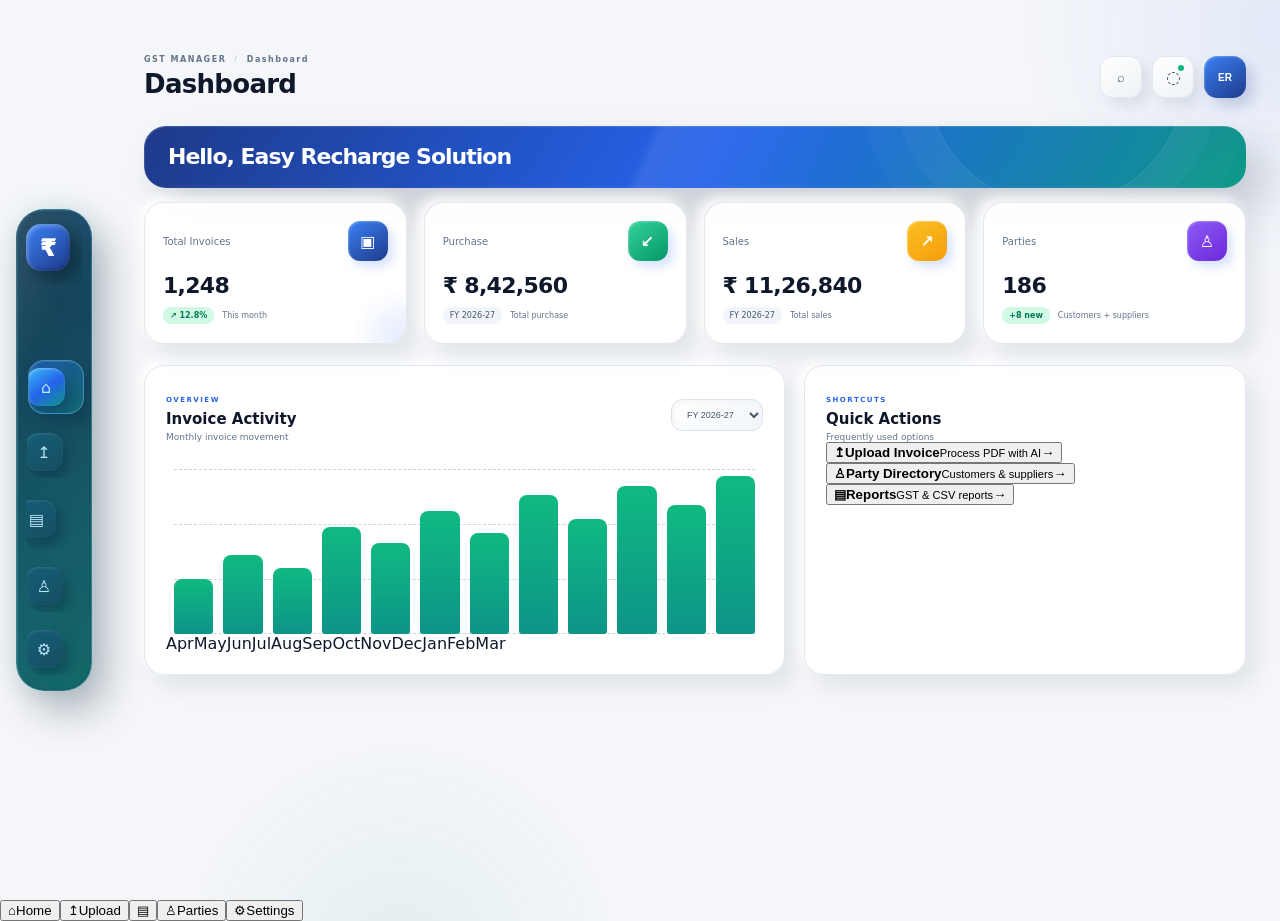
==== index.html @ 262eac49 "Fix settings hover button width for labels" ====
<!DOCTYPE html>
<html lang="en">
<head>
  <meta charset="UTF-8">
  <meta name="viewport" content="width=device-width, initial-scale=1.0">
  <meta name="theme-color" content="#1E293B">
  <title>GST Invoice Manager</title>
  <link rel="stylesheet" href="style.css">
  <style>
    .party-live-enhance{display:none}body.party-active .breadcrumb{display:none}body.party-active .heading-block{display:block}body.party-active .main{padding-top:0}.party-live-enhance + *{}#parties .party-page{padding-top:8px}#parties .party-toolbar{margin-bottom:16px}#parties .party-search-box{height:44px;width:360px;border:1px solid #BFE3F7;border-radius:13px;background:linear-gradient(135deg,#fff,#eef8ff);box-shadow:0 7px 18px rgba(14,165,233,.12);transition:.25s}#parties .party-search-box:focus-within{border-color:#22A7E8;box-shadow:0 0 0 4px rgba(34,167,232,.12),0 10px 22px rgba(14,165,233,.14);transform:translateY(-1px)}#parties .party-search-box input{font-size:13px;font-weight:600}#parties .party-table-card{border:1px solid #d7eaf5;border-radius:20px;background:linear-gradient(145deg,#fff,#f5fafe);box-shadow:0 16px 35px rgba(30,64,175,.1);position:relative;overflow:hidden}#parties .party-table-card:before{content:"";display:block;height:4px;background:linear-gradient(90deg,#00abe4,#2563eb,#7c3aed,#00abe4);background-size:220% 100%;animation:partyGradient 5s linear infinite}#parties .party-table th{padding:15px 16px;background:linear-gradient(180deg,#eff9ff,#e7f4fc);color:#176487;font-size:11px;border-bottom:1px solid #cfe5f1}#parties .party-table td{padding:17px 16px;font-size:14px;color:#334155;border-bottom:1px solid #e6eef4;transition:.2s}#parties .party-table td strong{font-size:14px}#parties .party-table tbody tr{animation:partyRowIn .4s ease both}#parties .party-table tbody tr:hover{background:linear-gradient(90deg,#f0faff,#f8fbff,#f5f3ff)}#parties .party-table tbody tr:hover td{transform:translateX(2px)}#parties .party-table td:nth-child(2){color:#2563eb;font-weight:700}#parties .party-table td:nth-child(4){color:#128c7e;font-weight:700}#parties .party-action{min-width:92px;height:38px;padding:0 15px;border:0;border-radius:11px;position:relative;overflow:hidden;display:inline-flex;align-items:center;justify-content:center;gap:7px;font-size:12px;font-weight:900;letter-spacing:.25px;cursor:pointer;transform:translateY(0);transition:transform .16s ease,box-shadow .16s ease,filter .16s ease;isolation:isolate;box-shadow:0 5px 0 #b8cbe0,0 9px 16px rgba(15,23,42,.14),inset 0 2px 1px rgba(255,255,255,.9),inset 0 -2px 3px rgba(15,23,42,.12)}#parties .party-action:before{width:23px;height:23px;border-radius:7px;display:grid;place-items:center;position:relative;z-index:2;font-size:13px;line-height:1;background:rgba(255,255,255,.32);box-shadow:inset 1px 1px 2px rgba(255,255,255,.8),inset -1px -1px 2px rgba(15,23,42,.12);transition:transform .2s ease,box-shadow .2s ease}#parties .party-action:after{content:"";position:absolute;z-index:1;top:-40%;left:-80%;width:55%;height:180%;transform:rotate(24deg);background:linear-gradient(90deg,transparent,rgba(255,255,255,.7),transparent);transition:left .55s ease;pointer-events:none}.party-action.edit{color:#fff;background:linear-gradient(180deg,#4facfe 0%,#2563eb 52%,#1d4ed8 100%);box-shadow:0 5px 0 #163b9a,0 10px 17px rgba(37,99,235,.28),inset 0 2px 1px rgba(255,255,255,.5),inset 0 -3px 4px rgba(20,52,130,.28)}#parties .party-action.edit:before{content:"✎"}.party-action.delete{color:#fff;background:linear-gradient(180deg,#fb7185 0%,#ef4444 52%,#dc2626 100%);box-shadow:0 5px 0 #991b1b,0 10px 17px rgba(220,38,38,.25),inset 0 2px 1px rgba(255,255,255,.5),inset 0 -3px 4px rgba(127,29,29,.28)}#parties .party-action.delete:before{content:"⌫"}#parties .party-action:hover{transform:translateY(-3px);filter:saturate(1.08);box-shadow:0 8px 0 #163b9a,0 15px 24px rgba(37,99,235,.3),inset 0 2px 1px rgba(255,255,255,.55),inset 0 -3px 4px rgba(20,52,130,.25)}#parties .party-action.delete:hover{box-shadow:0 8px 0 #991b1b,0 15px 24px rgba(220,38,38,.28),inset 0 2px 1px rgba(255,255,255,.55),inset 0 -3px 4px rgba(127,29,29,.25)}#parties .party-action:hover:after{left:125%}#parties .party-action:hover:before{transform:translateY(-1px) scale(1.08) rotate(-4deg);box-shadow:inset 1px 1px 2px rgba(255,255,255,.9),0 3px 7px rgba(15,23,42,.15)}#parties .party-action.delete:hover:before{transform:translateY(-1px) scale(1.08) rotate(7deg)}#parties .party-action:active{transform:translateY(3px);box-shadow:0 2px 0 #163b9a,0 5px 9px rgba(37,99,235,.2),inset 0 2px 4px rgba(15,23,42,.22)}#parties .party-action.delete:active{box-shadow:0 2px 0 #991b1b,0 5px 9px rgba(220,38,38,.18),inset 0 2px 4px rgba(15,23,42,.22)}@keyframes partyGradient{from{background-position:0 0}to{background-position:220% 0}}@keyframes partyRowIn{from{opacity:0;transform:translateY(6px)}to{opacity:1;transform:none}}
    #parties .party-table{table-layout:auto;width:100%}#parties .party-table th:nth-child(1),#parties .party-table td:nth-child(1){width:28%;min-width:190px}#parties .party-table th:nth-child(2),#parties .party-table td:nth-child(2){width:16%;white-space:nowrap}#parties .party-table th:nth-child(3),#parties .party-table td:nth-child(3){width:27%;min-width:200px}#parties .party-table th:nth-child(4),#parties .party-table td:nth-child(4){width:17%;white-space:nowrap}#parties .party-table th:nth-child(5),#parties .party-table td:nth-child(5),#parties .party-table th:nth-child(6),#parties .party-table td:nth-child(6){width:6%;white-space:nowrap;text-align:center}#parties .party-table td:nth-child(2),#parties .party-table td:nth-child(4){font-size:13px}#parties .party-table td:nth-child(3){white-space:nowrap;overflow:hidden;text-overflow:ellipsis}
    body.settings-active .breadcrumb{display:none}body.settings-active .heading-block{display:block}body.settings-active .main{padding-top:0}#settings .settings-page{padding-top:8px}#settings .settings-page>p,#settings .settings-page>.settings-intro,#settings .settings-page .settings-description{display:none!important}
    .profile-menu-wrap{position:relative}.profile-trigger{border:0;cursor:pointer}.profile-menu{position:absolute;right:0;top:52px;width:260px;padding:10px;background:#fff;border:1px solid #E2E8F0;border-radius:18px;box-shadow:12px 16px 30px rgba(15,23,42,.16),inset 1px 1px 2px rgba(255,255,255,.95);opacity:0;visibility:hidden;transform:translateY(-7px) scale(.98);transform-origin:top right;transition:.18s;z-index:200}.profile-menu-wrap.open .profile-menu{opacity:1;visibility:visible;transform:translateY(0) scale(1)}.profile-menu-head{display:flex;align-items:center;gap:10px;padding:8px 8px 11px}.profile-avatar-large{width:40px;height:40px;border-radius:12px;display:grid;place-items:center;background:linear-gradient(145deg,#3B82F6,#1E3A8A);color:#fff;font-size:10px;font-weight:900;box-shadow:5px 6px 11px rgba(37,99,235,.2),inset 1px 1px 2px rgba(255,255,255,.3)}.profile-menu-head strong,.profile-menu-head small{display:block}.profile-menu-head strong{font-size:10px;color:#0F172A}.profile-menu-head small{font-size:8px;color:#64748B;margin-top:3px}.profile-divider{height:1px;background:#E2E8F0;margin:2px 0 7px}.profile-menu>button{width:100%;border:0;background:transparent;color:#334155;border-radius:11px;padding:10px 9px;display:flex;align-items:center;gap:10px;text-align:left;font-size:10px;cursor:pointer}.profile-menu>button span{width:26px;height:26px;border-radius:8px;display:grid;place-items:center;background:#F1F5F9;color:#2563EB;font-size:12px}.profile-menu>button:hover{background:#EFF6FF;color:#1E3A8A}.profile-menu>button:last-child:hover{background:#FEF2F2;color:#EF4444}
    .nav-group{position:relative}.submenu{display:none;padding:4px 0 6px 44px}.submenu.open{display:block}.submenu a{display:flex;align-items:center;justify-content:space-between;gap:8px;text-decoration:none;color:#64748B;padding:8px 12px;border-radius:9px;font-size:10px}.submenu a:hover,.submenu a.active{background:#EFF6FF;color:#2563EB}.submenu a small{font-size:7px;opacity:.7}.nav-parent{width:100%;border:0;background:transparent;color:inherit;font:inherit;cursor:pointer;text-align:left;display:flex;align-items:center;gap:10px;padding:12px 14px;border-radius:12px}.nav-parent em{margin-left:auto;font-style:normal;font-size:8px;opacity:.55}.nav-parent b{font-size:11px;opacity:.6}
    .settings-shortcuts{display:grid;grid-template-columns:repeat(5,minmax(0,1fr));gap:12px;margin:4px 0 22px}.settings-shortcut{border:1px solid #E2E8F0;background:#fff;color:#0F172A;border-radius:16px;padding:16px 12px;cursor:pointer;text-align:center;font-weight:800;font-size:11px;box-shadow:5px 7px 16px rgba(15,23,42,.08),inset 1px 1px 2px rgba(255,255,255,.95);transition:.18s}.settings-shortcut:hover,.settings-shortcut.active{transform:translateY(-2px);border-color:#BFDBFE;background:#EFF6FF;color:#2563EB;box-shadow:7px 10px 20px rgba(37,99,235,.13),inset 1px 1px 2px rgba(255,255,255,.95)}.settings-shortcut span{display:block;font-size:20px;margin-bottom:7px}.settings-panel{display:none}.settings-panel.active{display:block}.settings-placeholder{padding:28px;border:1px dashed #CBD5E1;border-radius:16px;background:#F8FAFC;color:#64748B;text-align:center}.settings-placeholder strong{display:block;color:#0F172A;font-size:15px;margin-bottom:6px}.report-subpage{display:none}.report-subpage.active{display:block}.report-tabs{display:flex;gap:10px;margin:4px 0 22px}.report-tab{border:1px solid #E2E8F0;background:#fff;color:#475569;border-radius:12px;padding:10px 16px;cursor:pointer;font-size:10px;font-weight:800;box-shadow:3px 5px 12px rgba(15,23,42,.06)}.report-tab.active,.report-tab:hover{background:#EFF6FF;color:#2563EB;border-color:#BFDBFE}@media(max-width:760px){.profile-menu{right:-4px;top:50px;width:235px}.settings-shortcuts{grid-template-columns:repeat(2,minmax(0,1fr))}.settings-shortcut:last-child{grid-column:1/-1}.report-tabs{overflow-x:auto}}

    /* FINAL SETTINGS BUTTON OVERRIDE */
    #settings .settings-shortcuts{display:flex!important;align-items:center!important;gap:9px!important;flex-wrap:wrap!important;margin:0 0 22px!important;padding:0!important}
    #settings .settings-shortcut{position:relative!important;width:50px!important;height:50px!important;min-width:50px!important;max-width:50px!important;overflow:hidden!important;box-sizing:border-box!important;padding:0!important;border-radius:14px!important;display:grid!important;place-items:center!important;gap:0!important;white-space:normal!important;transform:none!important;transition:width .2s ease,height .18s ease,transform .18s ease,box-shadow .18s ease!important}
    #settings .settings-shortcut:hover{width:128px!important;min-width:128px!important;max-width:128px!important;height:50px!important;transform:translateY(-3px)!important;animation:none!important}
    #settings .settings-shortcut span{position:relative!important;z-index:2!important;display:grid!important;place-items:center!important;width:auto!important;height:auto!important;flex:initial!important;margin:0!important;background:none!important;box-shadow:none!important;transform:none!important;font-size:20px!important;opacity:1!important;transition:opacity .12s ease!important}
    #settings .settings-shortcut:hover span{opacity:0!important;transform:none!important}
    #settings .settings-shortcut .setting-label{position:absolute!important;inset:0!important;z-index:20!important;display:flex!important;align-items:center!important;justify-content:center!important;width:100%!important;height:100%!important;max-width:none!important;box-sizing:border-box!important;margin:0!important;padding:4px 7px!important;border-radius:13px!important;text-align:center!important;white-space:nowrap!important;overflow:hidden!important;background:#dff6ff!important;border:1px solid #7dd3fc!important;color:#0369a1!important;font-size:9px!important;font-weight:800!important;line-height:1.05!important;opacity:0!important;visibility:hidden!important;pointer-events:none!important;box-shadow:none!important;transition:opacity .12s ease,visibility .12s ease!important}
    #settings .settings-shortcut:hover .setting-label{display:flex!important;opacity:1!important;visibility:visible!important}
    #settings .settings-shortcut:nth-child(2) .setting-label{background:#e1f8ea!important;border-color:#86efac!important;color:#15803d!important}
    #settings .settings-shortcut:nth-child(3) .setting-label{background:#fff0df!important;border-color:#fdba74!important;color:#c2410c!important}
    #settings .settings-shortcut:nth-child(4) .setting-label{background:#eee9ff!important;border-color:#c4b5fd!important;color:#6d28d9!important}
    #settings .settings-shortcut:nth-child(5) .setting-label{background:#ffe8ec!important;border-color:#fda4af!important;color:#be123c!important}
    #settings .settings-shortcut:after{z-index:1!important;pointer-events:none!important}
    @media(max-width:700px){
      #settings .settings-shortcut{width:50px!important;min-width:50px!important;max-width:50px!important;height:50px!important}
      #settings .settings-shortcut:hover{width:128px!important;min-width:128px!important;max-width:128px!important;height:50px!important}
    }
  </style>
</head>
<body>
  <div class="ambient ambient-one"></div><div class="ambient ambient-two"></div>
  <div class="app-shell">
    <aside class="sidebar">
      <div class="sidebar-top"><div class="brand-3d"><div class="brand-logo">₹</div><div class="brand-copy"><strong>GST INVOICE</strong><span>MANAGER</span></div></div><div class="workspace-chip"><span class="live-dot"></span><span>Workspace Online</span><b>•••</b></div></div>
      <nav class="sidebar-nav">
        <div class="nav-label">MAIN MENU</div>
        <a class="active" href="#dashboard"><span class="nav-icon">⌂</span><span>Dashboard</span><em>01</em></a>
        <a href="#upload"><span class="nav-icon">↥</span><span>Upload Invoice</span><em>02</em></a>
        <div class="nav-group">
          <button class="nav-parent" type="button" onclick="toggleSubmenu('reportSubmenu')"><span class="nav-icon">▤</span><span>Report</span><em>03</em><b>⌄</b></button>
          <div id="reportSubmenu" class="submenu">
            <a href="#pending-invoice"><span>Pending Invoice</span></a>
            <a href="#upload-invoice-report"><span>Upload Invoice</span></a>
            <a href="#ai-report"><span>AI Report</span></a>
          </div>
        </div>
        <a href="#parties"><span class="nav-icon">♙</span><span>Party List</span><em>04</em></a>
        <a href="#settings"><span class="nav-icon">⚙</span><span>Settings</span><em>05</em></a>
      </nav>
    </aside>
    <main class="main">
      <header class="topbar"><div class="heading-block"><div class="breadcrumb"><span>GST MANAGER</span><b>/</b><span id="crumbTitle">Dashboard</span></div><h1 id="pageTitle">Dashboard</h1></div><div class="top-actions"><button class="icon-btn" aria-label="Search">⌕</button><button class="notify-btn" aria-label="Notifications">◌<i></i></button><div class="profile-menu-wrap"><button class="avatar profile-trigger" type="button" aria-label="Profile menu">ER</button><div class="profile-menu"><div class="profile-menu-head"><div class="profile-avatar-large">ER</div><div><strong>Easy Recharge Solution</strong><small>GST Workspace</small></div></div><div class="profile-divider"></div><button type="button" onclick="showSection('settings'); closeProfileMenu()"><span>👤</span> Profile</button><button type="button" onclick="logout()"><span>↪</span> Logout</button></div></div></div></header>

      <!-- GSTUI page module: dashboard; loaded by pages/module-loader.js -->
<div id="dashboard" class="page-section page-module-host" data-page-module="dashboard"></div>

      <!-- GSTUI page module: upload; loaded by pages/module-loader.js -->
<div id="upload" class="page-section page-module-host" data-page-module="upload"></div>

      <!-- GSTUI page module: parties; loaded by pages/module-loader.js -->
<div id="parties" class="page-section page-module-host" data-page-module="parties"></div>

      <!-- GSTUI page module: reports; loaded by pages/module-loader.js -->
<div id="reports" class="page-section page-module-host" data-page-module="reports"></div>

      <!-- GSTUI page module: settings; loaded by pages/module-loader.js -->
<div id="settings" class="page-section page-module-host" data-page-module="settings"></div>

    </main>
  </div>
  <nav class="mobile-nav"><button onclick="showSection('dashboard')">⌂<span>Home</span></button><button onclick="showSection('upload')">↥<span>Upload</span></button><button onclick="showSection('reports')" class="mobile-add">▤</button><button onclick="showSection('parties')">♙<span>Parties</span></button><button onclick="showSection('settings')">⚙<span>Settings</span></button></nav>
  <div id="reportDeleteModal" aria-hidden="true"><div class="delete-dialog"><div class="delete-icon">⌫</div><h3>Delete Invoice?</h3><p id="deleteInvoiceText">इस invoice को delete करने के लिए Security PIN enter करें।</p><label for="deleteInvoicePin">Security PIN</label><input id="deleteInvoicePin" type="password" inputmode="numeric" maxlength="8" placeholder="Enter PIN"><div id="deletePinError" class="delete-error"></div><div class="delete-actions"><button id="deleteCancelBtn" class="delete-cancel" type="button">Cancel</button><button id="deleteConfirmBtn" class="delete-confirm" type="button">Delete Invoice</button></div></div></div>
  <script src="app.js"></script>
  <script>
    function closeProfileMenu(){document.querySelector('.profile-menu-wrap')?.classList.remove('open')}
    function showReportSubpage(id,button){document.querySelectorAll('.report-subpage').forEach(x=>x.classList.remove('active'));const target=document.getElementById(id);if(target)target.classList.add('active');document.querySelectorAll('.report-tab').forEach(x=>x.classList.remove('active'));if(button)button.classList.add('active');}
    function showSettingsPanel(id,button){document.querySelectorAll('.settings-panel').forEach(x=>x.classList.remove('active'));const target=document.getElementById(id+'-panel');if(target)target.classList.add('active');document.querySelectorAll('.settings-shortcut').forEach(x=>x.classList.remove('active'));if(button)button.classList.add('active');}
    document.addEventListener('gstui:modules-ready',()=>{const wrap=document.querySelector('.profile-menu-wrap');const trigger=document.querySelector('.profile-trigger');if(trigger&&wrap){trigger.addEventListener('click',e=>{e.stopPropagation();wrap.classList.toggle('open')});document.addEventListener('click',()=>wrap.classList.remove('open'));wrap.querySelector('.profile-menu')?.addEventListener('click',e=>e.stopPropagation())}});
  </script>
  <script src="pages/module-loader.js?v=20260918-13"></script>
</body>
</html>
---- style.css ----
*{box-sizing:border-box}html{scroll-behavior:smooth}body{margin:0;font-family:Inter,ui-sans-serif,system-ui,-apple-system,"Segoe UI",Arial,sans-serif;background:#F4F6F9;color:#0F172A;overflow-x:hidden}.ambient{position:fixed;border-radius:50%;filter:blur(2px);pointer-events:none;z-index:-1}.ambient-one{width:520px;height:520px;right:-260px;top:-230px;background:radial-gradient(circle,rgba(37,99,235,.08),transparent 70%)}.ambient-two{width:440px;height:440px;left:180px;bottom:-280px;background:radial-gradient(circle,rgba(13,148,136,.07),transparent 70%)}.app-shell{min-height:100vh}.sidebar{position:fixed;inset:18px auto 18px 18px;width:250px;padding:22px 14px 14px;background:linear-gradient(145deg,#1E293B,#172033);color:#fff;border:1px solid #1E293B;border-radius:28px;display:flex;flex-direction:column;z-index:50;box-shadow:20px 25px 45px rgba(15,23,42,.22),inset 1px 1px 1px rgba(255,255,255,.08);overflow:hidden}.sidebar:before{content:"";position:absolute;width:230px;height:230px;right:-150px;top:-120px;border-radius:50%;background:radial-gradient(circle,rgba(59,130,246,.18),transparent 70%)}.sidebar-top{position:relative;z-index:1}.brand-3d{display:flex;align-items:center;gap:12px;padding:2px 9px 19px}.brand-logo{width:47px;height:47px;border-radius:15px;background:linear-gradient(145deg,#3B82F6,#1E3A8A);color:#fff;display:grid;place-items:center;font-size:23px;font-weight:950;box-shadow:7px 8px 15px rgba(0,0,0,.32),inset 2px 2px 4px rgba(255,255,255,.3),inset -2px -2px 4px rgba(0,0,0,.2)}.brand-copy strong,.brand-copy span{display:block}.brand-copy strong{font-size:14px;letter-spacing:1.5px}.brand-copy span{font-size:9px;color:#CBD5E1;letter-spacing:2px;margin-top:4px}.workspace-chip{height:32px;margin:0 3px 18px;padding:0 10px;border-radius:11px;background:linear-gradient(145deg,rgba(255,255,255,.1),rgba(255,255,255,.025));border:1px solid rgba(255,255,255,.1);display:flex;align-items:center;gap:7px;color:#CBD5E1;font-size:9px;box-shadow:inset 1px 1px 2px rgba(255,255,255,.06),4px 5px 12px rgba(0,0,0,.18)}.workspace-chip b{margin-left:auto;color:#94A3B8;letter-spacing:2px}.live-dot{width:7px;height:7px;border-radius:50%;background:#34D399;box-shadow:0 0 0 4px rgba(52,211,153,.09),0 0 9px rgba(52,211,153,.45);display:inline-block}.sidebar-nav{display:flex;flex-direction:column;gap:4px;position:relative;z-index:2}.nav-label{font-size:8px;letter-spacing:1.7px;color:#94A3B8;padding:0 13px 7px;margin-top:1px}.settings-label{margin-top:15px}.sidebar-nav>a,.nav-parent{position:relative;display:flex;align-items:center;gap:11px;color:#CBD5E1;text-decoration:none;padding:11px;border-radius:14px;margin:1px 0;font-size:11px;border:1px solid transparent;background:transparent;transition:.22s}.sidebar-nav>a em,.nav-parent em{margin-left:auto;font-size:8px;color:#64748B;font-style:normal}.nav-icon{width:31px;height:31px;border-radius:10px;display:grid;place-items:center;font-size:14px;background:linear-gradient(145deg,#334155,#1E293B);color:#BFDBFE;box-shadow:4px 5px 9px rgba(0,0,0,.28),inset 1px 1px 2px rgba(255,255,255,.08)}.sidebar-nav>a:hover,.sidebar-nav>a.active,.nav-parent:hover,.nav-parent.active{color:#fff;background:linear-gradient(145deg,#334155,#1E293B);border-color:rgba(59,130,246,.35);transform:translate3d(4px,-2px,0);box-shadow:8px 10px 18px rgba(0,0,0,.28),inset 1px 1px 2px rgba(255,255,255,.08)}.sidebar-nav>a.active .nav-icon,.nav-parent.active .nav-icon{background:linear-gradient(145deg,#3B82F6,#1E3A8A);color:#fff;box-shadow:5px 6px 12px rgba(0,0,0,.3),inset 1px 1px 3px rgba(255,255,255,.3)}.nav-parent{width:100%;text-align:left;cursor:pointer}.nav-parent b{margin-left:5px;color:#94A3B8;transition:.2s}.nav-group:has(.submenu.open) .nav-parent b{transform:rotate(180deg)}.submenu{display:none;margin:2px 6px 7px 18px;padding:6px 6px 6px 13px;border-left:2px solid rgba(59,130,246,.45);border-radius:0 12px 12px 0;background:linear-gradient(90deg,rgba(15,23,42,.32),rgba(30,41,59,.12));box-shadow:inset 1px 0 0 rgba(255,255,255,.04)}.submenu.open{display:block}.submenu a{display:flex;justify-content:space-between;align-items:center;color:#CBD5E1;text-decoration:none;font-size:11px;font-weight:600;padding:9px 10px;border-radius:10px;margin:2px 0;transition:.18s}.submenu a:before{content:"";width:5px;height:5px;border-radius:50%;background:#64748B;margin-right:8px;flex:0 0 5px;box-shadow:0 0 0 3px rgba(100,116,139,.1)}.submenu a span{flex:1}.submenu a small{font-size:8px;color:#64748B}.submenu a:hover,.submenu a.active{color:#fff;background:linear-gradient(90deg,rgba(37,99,235,.24),rgba(13,148,136,.12));box-shadow:inset 2px 0 0 #3B82F6,4px 5px 12px rgba(0,0,0,.16);transform:translateX(2px)}.submenu a:hover:before,.submenu a.active:before{background:#60A5FA;box-shadow:0 0 0 3px rgba(96,165,250,.13),0 0 8px rgba(96,165,250,.4)}.sidebar-bottom{margin-top:auto;position:relative;z-index:2}.mini-company{display:flex;align-items:center;gap:9px;padding:10px;border-radius:15px;background:linear-gradient(145deg,rgba(255,255,255,.08),rgba(255,255,255,.02));border:1px solid rgba(255,255,255,.08);box-shadow:5px 7px 15px rgba(0,0,0,.2),inset 1px 1px 2px rgba(255,255,255,.06)}.company-orb{width:32px;height:32px;border-radius:10px;display:grid;place-items:center;background:linear-gradient(145deg,#3B82F6,#1E3A8A);color:#fff;font-size:9px;font-weight:900;box-shadow:4px 5px 8px rgba(0,0,0,.25),inset 1px 1px 2px rgba(255,255,255,.25)}.mini-company strong,.mini-company small{display:block}.mini-company strong{font-size:9px}.mini-company small{font-size:7px;color:#94A3B8;margin-top:2px}.mini-company>span{margin-left:auto;color:#64748B;letter-spacing:1px}.logout-btn{width:100%;margin-top:9px;border:0;background:transparent;color:#94A3B8;border-radius:12px;padding:8px 9px;display:flex;align-items:center;gap:8px;cursor:pointer;font-size:10px;text-align:left}.logout-btn span{font-size:15px}.logout-btn b{font-size:9px;color:#CBD5E1}.logout-btn small{margin-left:auto;font-size:7px;color:#64748B}.logout-btn:hover{background:rgba(59,130,246,.1);color:#fff}.main{margin-left:286px;padding:0 34px 50px;position:relative}.topbar{height:98px;display:flex;align-items:center;justify-content:space-between}.breadcrumb{font-size:8px;letter-spacing:1.5px;font-weight:900;color:#64748B;display:flex;gap:8px;align-items:center}.breadcrumb b{color:#CBD5E1}.heading-block h1{font-size:26px;margin:5px 0 0;letter-spacing:-.7px;color:#0F172A}.top-actions{display:flex;align-items:center;gap:10px}.icon-btn,.notify-btn{width:42px;height:42px;border:1px solid #E2E8F0;border-radius:13px;background:linear-gradient(145deg,#fff,#EEF2F6);color:#475569;box-shadow:7px 8px 14px rgba(15,23,42,.08),inset 1px 1px 2px #fff;cursor:pointer;position:relative}.notify-btn{font-size:17px}.notify-btn i{position:absolute;width:6px;height:6px;border-radius:50%;right:9px;top:8px;background:#10B981}.avatar{width:42px;height:42px;border-radius:13px;display:grid;place-items:center;background:linear-gradient(145deg,#3B82F6,#1E3A8A);color:#fff;font-size:10px;font-weight:900;box-shadow:7px 8px 14px rgba(30,58,138,.2),inset 1px 1px 2px rgba(255,255,255,.25)}.hero-3d{min-height:245px;position:relative;overflow:hidden;border-radius:30px;padding:32px 34px;display:flex;align-items:center;justify-content:space-between;color:#fff;background:linear-gradient(120deg,#1E3A8A,#2563EB 52%,#0D9488);box-shadow:18px 22px 38px rgba(30,41,59,.2),inset 1px 1px 1px rgba(255,255,255,.16)}.hero-3d:before{content:"";position:absolute;inset:0;background:linear-gradient(115deg,transparent 0 45%,rgba(255,255,255,.08) 46%,transparent 63%);pointer-events:none}.hero-content{position:relative;z-index:3}.hero-kicker{font-size:8px;font-weight:900;letter-spacing:1.6px;color:#BFDBFE;display:flex;align-items:center;gap:8px}.hero-content h2{font-size:29px;letter-spacing:-1px;margin:14px 0 7px}.hero-content p{font-size:12px;color:#DBEAFE;max-width:500px;margin:0;line-height:1.7}.hero-meta{display:flex;gap:18px;margin-top:19px;font-size:8px;color:#D1FAE5}.hero-meta span:first-child{color:#6EE7B7}.hero-action{position:relative;z-index:3;display:flex;flex-direction:column;align-items:center;gap:12px;margin-right:28px}.hero-orb{width:100px;height:100px;border-radius:31px;display:grid;place-items:center;font-size:43px;font-weight:900;color:#fff;background:linear-gradient(145deg,#60A5FA,#1E3A8A);box-shadow:14px 17px 28px rgba(0,0,0,.3),inset 2px 2px 4px rgba(255,255,255,.35),inset -4px -4px 8px rgba(15,23,42,.22);transform:rotate(-8deg)}.hero-shape{position:absolute;border-radius:50%;pointer-events:none}.shape-a{width:330px;height:330px;right:100px;top:-220px;border:1px solid rgba(255,255,255,.14);box-shadow:0 0 0 34px rgba(255,255,255,.03),0 0 0 68px rgba(255,255,255,.02)}.shape-b{width:230px;height:230px;right:-95px;bottom:-135px;background:radial-gradient(circle,rgba(16,185,129,.22),transparent 68%)}.primary{border:1px solid rgba(37,99,235,.25);background:linear-gradient(145deg,#3B82F6,#1E3A8A);color:#fff;padding:11px 17px;border-radius:12px;font-size:10px;font-weight:850;cursor:pointer;transition:.2s;box-shadow:7px 8px 15px rgba(30,58,138,.22),inset 1px 1px 2px rgba(255,255,255,.25)}.primary:hover{transform:translateY(-3px);box-shadow:10px 13px 21px rgba(30,58,138,.25)}.primary.light{background:linear-gradient(145deg,#fff,#DBEAFE);color:#1E3A8A;box-shadow:8px 9px 16px rgba(15,23,42,.18),inset 1px 1px 2px #fff}.stats{display:grid;grid-template-columns:repeat(4,1fr);gap:17px;margin:21px 0}.stat-card,.panel,.upload-card,.party-card,.settings-grid>div,.report-cards>div{background:rgba(255,255,255,.96);border:1px solid #E2E8F0;border-radius:20px;box-shadow:10px 12px 22px rgba(15,23,42,.08),-5px -5px 12px rgba(255,255,255,.9),inset 1px 1px 2px rgba(255,255,255,.95)}.stat-card{padding:18px;min-height:142px;position:relative;overflow:hidden;transition:.24s}.stat-card:hover{transform:translateY(-5px);box-shadow:13px 17px 28px rgba(15,23,42,.12),-5px -5px 12px rgba(255,255,255,.95)}.stat-top{display:flex;justify-content:space-between;align-items:center}.stat-top>span{font-size:10px;color:#64748B}.stat-icon{width:40px;height:40px;border-radius:12px;display:grid;place-items:center;background:linear-gradient(145deg,#3B82F6,#1E3A8A);color:#fff;box-shadow:5px 6px 10px rgba(37,99,235,.18),inset 1px 1px 2px rgba(255,255,255,.3);font-weight:900}.stat-icon.green{background:linear-gradient(145deg,#34D399,#059669);color:#fff}.stat-icon.orange{background:linear-gradient(145deg,#FBBF24,#F59E0B);color:#fff}.stat-icon.purple{background:linear-gradient(145deg,#8B5CF6,#6D28D9);color:#fff}.stat-card strong{display:block;font-size:22px;letter-spacing:-.7px;color:#0F172A;margin-top:12px}.stat-bottom{display:flex;align-items:center;gap:8px;margin-top:9px}.stat-bottom small{font-size:8px;color:#64748B}.trend{font-size:8px;font-weight:900;color:#047857;background:#D1FAE5;padding:4px 7px;border-radius:8px}.neutral{font-size:8px;color:#475569;background:#F1F5F9;padding:4px 7px;border-radius:8px}.card-glow{position:absolute;width:100px;height:100px;border-radius:50%;right:-45px;bottom:-45px;background:radial-gradient(circle,rgba(37,99,235,.12),transparent 70%)}.grid-2{display:grid;grid-template-columns:1.45fr 1fr;gap:19px}.panel{padding:21px}.panel-head{display:flex;align-items:center;justify-content:space-between}.panel-kicker{font-size:7px;font-weight:900;letter-spacing:1.5px;color:#2563EB}.panel h3{margin:4px 0 0;font-size:15px;color:#0F172A}.panel p{margin:4px 0 0;color:#64748B;font-size:9px}.panel select,.filters select,.filter-field{border:1px solid #DCE3EC;border-radius:11px;padding:9px 11px;background:linear-gradient(145deg,#fff,#F1F5F9);color:#475569;box-shadow:inset 2px 2px 4px rgba(15,23,42,.04),3px 3px 6px rgba(255,255,255,.9);outline:none;font-size:9px}.chart-area{height:185px;position:relative;margin-top:7px}.chart-grid{position:absolute;inset:20px 8px 0;display:flex;flex-direction:column;justify-content:space-between}.chart-grid span{border-top:1px dashed #CBD5E1}.chart{height:100%;display:flex;align-items:end;gap:10px;padding:27px 8px 0;position:relative}.chart i{display:block;flex:1;border-radius:8px 8px 3px 3px;background:linear-gradient(180deg,#10B981,#0D9488);min-height:15px}.chart-labels{display:flex;justify-content:space-between;padding:6px 8px 0;color:#94A3B8;font-size:7px}.donut-wrap{display:grid;grid-template-columns:170px 1fr;align-items:center;gap:18px;min-height:230px}.donut{width:165px;height:165px;border-radius:50%;background:conic-gradient(#1E3A8A 0 34%,#3B82F6 34% 59%,#F59E0B 59% 76%,#10B981 76% 90%,#6D28D9 90% 100%);display:grid;place-items:center;box-shadow:10px 12px 20px rgba(15,23,42,.12),inset 3px 3px 8px rgba(255,255,255,.18)}.donut:after{content:"";width:92px;height:92px;border-radius:50%;background:#fff;box-shadow:inset 3px 3px 8px rgba(15,23,42,.06)}.legend{display:flex;flex-direction:column;gap:11px}.legend-item{display:flex;align-items:center;gap:8px;font-size:9px;color:#475569}.legend-dot{width:8px;height:8px;border-radius:3px}.legend-item b{margin-left:auto;color:#0F172A}.page-section.hidden{display:none}.report-subpage{display:none}.report-subpage.active{display:block}.settings-shortcuts{display:flex;gap:10px;flex-wrap:wrap;margin-bottom:18px}.settings-shortcut{border:1px solid #E2E8F0;background:linear-gradient(145deg,#fff,#EEF2F6);color:#475569;border-radius:12px;padding:10px 14px;font-size:9px;font-weight:800;cursor:pointer;box-shadow:5px 6px 12px rgba(15,23,42,.07),inset 1px 1px 2px #fff;transition:.2s}.settings-shortcut:hover,.settings-shortcut.active{background:linear-gradient(145deg,#3B82F6,#1E3A8A);color:#fff;border-color:#2563EB;transform:translateY(-2px);box-shadow:7px 9px 15px rgba(37,99,235,.18)}.settings-panel{display:none}.settings-panel.active{display:block}@media(max-width:1050px){.sidebar{width:220px}.main{margin-left:250px;padding-left:24px;padding-right:24px}.stats{grid-template-columns:repeat(2,1fr)}.grid-2{grid-template-columns:1fr}}@media(max-width:760px){.sidebar{position:relative;inset:auto;width:auto;margin:12px;border-radius:22px}.main{margin-left:0;padding:0 14px 30px}.topbar{height:82px}.hero-3d{min-height:190px;padding:24px}.hero-action{display:none}.stats{grid-template-columns:1fr}.donut-wrap{grid-template-columns:1fr}.donut{margin:auto}.submenu{margin-left:18px}.submenu a{font-size:11px}}.hero-3d{min-height:0;height:auto;padding:18px 24px;border-radius:22px;align-items:center}.hero-kicker,.hero-content p,.hero-meta,.hero-action{display:none}.hero-content h2{font-size:22px;line-height:1.2;margin:0}.hero-3d .shape-a{width:260px;height:260px;right:60px;top:-180px}.hero-3d .shape-b{width:180px;height:180px;right:-70px;bottom:-110px}.stats{margin-top:14px}.sidebar{background:linear-gradient(145deg,#102A43 0%,#123B5D 46%,#0F766E 100%) !important;border-color:rgba(96,165,250,.34) !important;box-shadow:20px 25px 45px rgba(15,23,42,.28),inset 1px 1px 1px rgba(255,255,255,.12),0 0 30px rgba(13,148,136,.08) !important}.sidebar:before{background:radial-gradient(circle,rgba(96,165,250,.24),rgba(13,148,136,.08) 42%,transparent 72%) !important}.workspace-chip{background:linear-gradient(135deg,rgba(37,99,235,.28),rgba(13,148,136,.2)) !important;border-color:rgba(125,211,252,.22) !important;color:#E0F2FE !important}.nav-label{color:#A5D8EA !important}.sidebar-nav>a,.nav-parent{color:#D8F3F8 !important}.sidebar-nav>a:hover,.sidebar-nav>a.active,.nav-parent:hover,.nav-parent.active{background:linear-gradient(135deg,rgba(37,99,235,.52),rgba(13,148,136,.38)) !important;border-color:rgba(125,211,252,.4) !important;box-shadow:8px 10px 18px rgba(2,25,42,.28),inset 1px 1px 2px rgba(255,255,255,.14),0 0 18px rgba(37,99,235,.1) !important}.nav-icon{background:linear-gradient(145deg,#155E75,#164E63) !important;color:#BAE6FD !important;box-shadow:4px 5px 9px rgba(2,25,42,.3),inset 1px 1px 2px rgba(255,255,255,.12) !important}.sidebar-nav>a.active .nav-icon,.nav-parent.active .nav-icon{background:linear-gradient(145deg,#38BDF8,#2563EB 52%,#0D9488) !important;box-shadow:5px 6px 12px rgba(2,25,42,.34),inset 1px 1px 3px rgba(255,255,255,.34),0 0 14px rgba(56,189,248,.16) !important}.submenu{display:none !important;margin:5px 3px 9px 9px !important;padding:8px !important;border:1px solid rgba(96,165,250,.3) !important;border-left:3px solid #38BDF8 !important;border-radius:15px !important;background:linear-gradient(145deg,rgba(248,252,255,.98),rgba(225,245,250,.96)) !important;box-shadow:8px 10px 20px rgba(2,25,42,.2),inset 1px 1px 2px rgba(255,255,255,.95),0 0 18px rgba(56,189,248,.08) !important;position:relative !important;overflow:hidden !important}.submenu:before{content:"";position:absolute;width:90px;height:90px;right:-42px;top:-45px;border-radius:50%;background:radial-gradient(circle,rgba(37,99,235,.16),transparent 70%);pointer-events:none}.submenu.open{display:block !important;animation:submenuReveal .28s ease both}.submenu a{position:relative !important;z-index:1 !important;color:#164E63 !important;font-size:11px !important;font-weight:800 !important;padding:10px 11px !important;min-height:36px !important;border-radius:11px !important;margin:3px 0 !important;background:rgba(255,255,255,.55) !important;border:1px solid rgba(148,163,184,.12) !important;box-shadow:3px 4px 8px rgba(15,23,42,.06),inset 1px 1px 2px rgba(255,255,255,.95) !important;transition:.2s ease !important}.submenu a:before{content:"" !important;width:7px !important;height:7px !important;border-radius:50% !important;background:linear-gradient(145deg,#38BDF8,#0D9488) !important;margin-right:9px !important;flex:0 0 7px !important;box-shadow:0 0 0 3px rgba(56,189,248,.1),0 0 8px rgba(13,148,136,.2) !important}.submenu a span{font-size:11px !important;font-weight:800 !important}.submenu a:hover,.submenu a.active{color:#0F3A56 !important;background:linear-gradient(100deg,#DBEAFE,#CCFBF1,#FEF3C7) !important;border-color:rgba(56,189,248,.36) !important;box-shadow:5px 7px 13px rgba(37,99,235,.12),inset 3px 0 0 #2563EB,0 0 12px rgba(13,148,136,.08) !important;transform:translateX(3px) !important}.submenu a:hover:before,.submenu a.active:before{background:linear-gradient(145deg,#2563EB,#0D9488) !important;box-shadow:0 0 0 4px rgba(37,99,235,.12),0 0 10px rgba(13,148,136,.35) !important}.nav-parent b{color:#BAE6FD !important}@keyframes submenuReveal{from{opacity:0;transform:translateY(-6px) scale(.98)}to{opacity:1;transform:translateY(0) scale(1)}}

/* FLOATING DOCK / LIQUID CURVED DOCK — navigation style only */
.sidebar{width:76px!important;inset:50% auto auto 16px!important;transform:translateY(-50%)!important;height:auto!important;max-height:calc(100vh - 34px)!important;padding:12px 9px!important;border-radius:28px!important;background:linear-gradient(180deg,rgba(15,54,83,.97),rgba(10,91,94,.97))!important;border:1px solid rgba(125,211,252,.32)!important;box-shadow:14px 20px 38px rgba(2,25,42,.28),inset 1px 1px 1px rgba(255,255,255,.16),0 0 28px rgba(13,148,136,.13)!important;backdrop-filter:blur(18px)!important;-webkit-backdrop-filter:blur(18px)!important;transition:width .34s cubic-bezier(.2,.8,.2,1),border-radius .34s ease,box-shadow .34s ease!important}.sidebar:hover{width:250px!important;border-radius:30px!important;box-shadow:18px 24px 44px rgba(2,25,42,.34),inset 1px 1px 1px rgba(255,255,255,.18),0 0 34px rgba(37,99,235,.16)!important}.sidebar:after{content:"";position:absolute;inset:1px;border-radius:inherit;pointer-events:none;background:linear-gradient(115deg,rgba(255,255,255,.1),transparent 28%,rgba(56,189,248,.06) 72%,rgba(52,211,153,.08));z-index:0}.sidebar-top,.sidebar-nav,.sidebar-bottom{position:relative;z-index:2}.brand-3d{justify-content:center;gap:12px;padding:2px 0 14px;min-height:49px;overflow:hidden;white-space:nowrap}.brand-copy,.workspace-chip,.nav-label,.sidebar-bottom{opacity:0;visibility:hidden;max-width:0;overflow:hidden;transition:opacity .18s ease,visibility .18s ease,max-width .3s ease}.sidebar:hover .brand-3d{justify-content:flex-start;padding-left:3px}.sidebar:hover .brand-copy,.sidebar:hover .workspace-chip,.sidebar:hover .nav-label,.sidebar:hover .sidebar-bottom{opacity:1;visibility:visible;max-width:220px}.workspace-chip{margin:0 0 12px}.sidebar-nav{gap:5px}.sidebar-nav>a,.nav-parent{justify-content:center;gap:10px;padding:7px;border-radius:16px;margin:2px 0;min-height:48px;white-space:nowrap;overflow:hidden}.sidebar:hover .sidebar-nav>a,.sidebar:hover .nav-parent{justify-content:flex-start;padding:8px 10px}.nav-icon{width:38px;height:38px;min-width:38px;border-radius:13px;font-size:16px;box-shadow:5px 7px 12px rgba(2,25,42,.3),inset 1px 1px 3px rgba(255,255,255,.12)!important}.sidebar-nav>a em,.nav-parent em,.nav-parent b{opacity:0;visibility:hidden;width:0;overflow:hidden}.sidebar:hover .sidebar-nav>a em,.sidebar:hover .nav-parent em,.sidebar:hover .nav-parent b{opacity:1;visibility:visible;width:auto}.sidebar-nav>a span:not(.nav-icon),.nav-parent span:not(.nav-icon){opacity:0;visibility:hidden;width:0;max-width:0;overflow:hidden;transition:opacity .18s ease,max-width .3s ease}.sidebar:hover .sidebar-nav>a span:not(.nav-icon),.sidebar:hover .nav-parent span:not(.nav-icon){opacity:1;visibility:visible;width:auto;max-width:170px}.submenu{margin:4px 0 8px 8px!important;max-height:0;overflow:hidden;opacity:0;transition:max-height .3s ease,opacity .2s ease}.sidebar:hover .submenu.open{max-height:190px;opacity:1}.submenu a{padding:9px 10px!important;min-height:35px!important}.submenu a span{opacity:1!important;visibility:visible!important;width:auto!important;max-width:none!important}.sidebar:hover .nav-group:has(.submenu.open) .nav-parent{background:linear-gradient(135deg,rgba(37,99,235,.46),rgba(13,148,136,.34))!important}.sidebar:hover .nav-group:has(.submenu.open) .nav-parent .nav-icon{box-shadow:0 0 18px rgba(56,189,248,.22),5px 7px 12px rgba(2,25,42,.3)!important}.sidebar:hover .brand-logo{box-shadow:0 0 18px rgba(56,189,248,.22),7px 8px 15px rgba(0,0,0,.28),inset 2px 2px 4px rgba(255,255,255,.3)!important}.sidebar-nav>a:hover,.sidebar-nav>a.active,.nav-parent:hover,.nav-parent.active{transform:translate3d(2px,-2px,0)!important}.sidebar:hover .sidebar-nav>a:hover,.sidebar:hover .sidebar-nav>a.active,.sidebar:hover .nav-parent:hover,.sidebar:hover .nav-parent.active{transform:translate3d(4px,-2px,0)!important}.live-dot{flex:0 0 7px}.sidebar .logout-btn{min-width:0}.sidebar .mini-company{white-space:nowrap}.sidebar .logout-btn{white-space:nowrap}.sidebar:hover .sidebar-bottom{max-width:220px}.sidebar:hover:before{animation:dockGlow 3s ease-in-out infinite alternate}@keyframes dockGlow{from{transform:translate(0,0) scale(1);opacity:.75}to{transform:translate(-12px,10px) scale(1.08);opacity:1}}@media(max-width:760px){.sidebar{position:fixed!important;inset:auto 12px 12px 12px!important;width:calc(100% - 24px)!important;max-height:none!important;height:70px!important;transform:none!important;flex-direction:row!important;padding:8px!important;border-radius:22px!important;overflow:hidden!important}.sidebar:hover{width:calc(100% - 24px)!important;height:70px!important}.sidebar-top{display:flex;align-items:center}.brand-3d{padding:0!important;min-height:0}.brand-copy,.workspace-chip,.nav-label,.sidebar-bottom{display:none!important}.sidebar-nav{display:flex;flex-direction:row;align-items:center;gap:4px;overflow-x:auto;width:100%}.sidebar-nav>a,.nav-parent{min-height:52px!important;padding:5px!important;justify-content:center!important}.sidebar-nav>a span:not(.nav-icon),.nav-parent span:not(.nav-icon),.sidebar-nav>a em,.nav-parent em,.nav-parent b{display:none!important}.submenu{display:none!important}.main{margin-left:0!important;padding-bottom:100px!important}}

/* GSTUI layout restore: keep the content area responsive to the floating sidebar. */
.main{margin-left:110px!important;transition:margin-left .34s cubic-bezier(.2,.8,.2,1),padding .25s ease!important}
.sidebar:hover~.main{margin-left:286px!important}
@media(max-width:760px){.main{margin-left:0!important}}
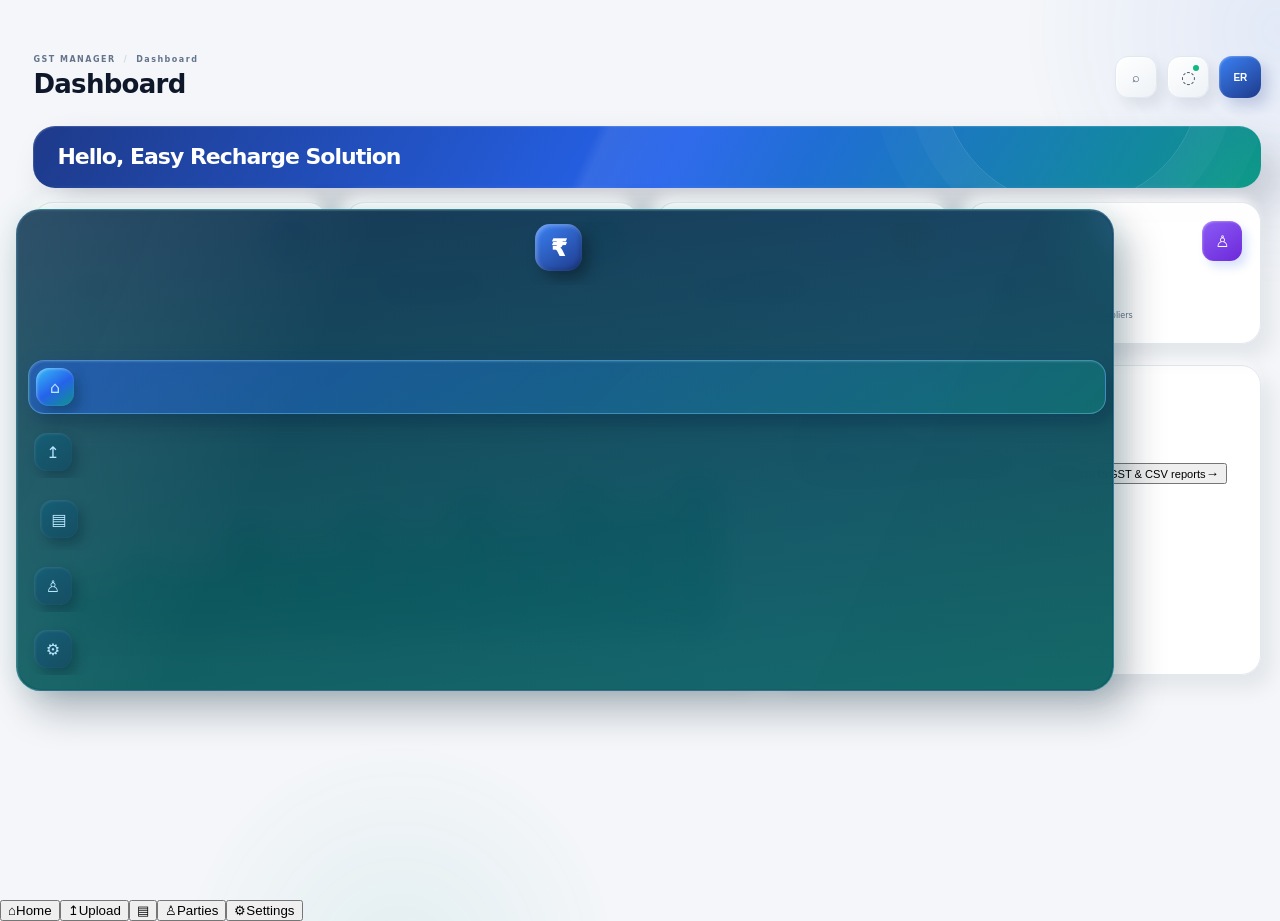
==== commit 0afbb5d3: "Restore settings button colors and company icon" ====
--- a/index.html
+++ b/index.html
@@ -18,14 +18,14 @@
     #settings .settings-shortcuts{display:flex!important;align-items:center!important;gap:9px!important;flex-wrap:wrap!important;margin:0 0 22px!important;padding:0!important}
     #settings .settings-shortcut{position:relative!important;width:50px!important;height:50px!important;min-width:50px!important;max-width:50px!important;overflow:hidden!important;box-sizing:border-box!important;padding:0!important;border-radius:14px!important;display:grid!important;place-items:center!important;gap:0!important;white-space:normal!important;transform:none!important;transition:width .2s ease,height .18s ease,transform .18s ease,box-shadow .18s ease!important}
     #settings .settings-shortcut:hover{width:128px!important;min-width:128px!important;max-width:128px!important;height:50px!important;transform:translateY(-3px)!important;animation:none!important}
-    #settings .settings-shortcut span{position:relative!important;z-index:2!important;display:grid!important;place-items:center!important;width:auto!important;height:auto!important;flex:initial!important;margin:0!important;background:none!important;box-shadow:none!important;transform:none!important;font-size:20px!important;opacity:1!important;transition:opacity .12s ease!important}
+    #settings .settings-shortcut span{position:relative!important;z-index:2!important;display:grid!important;place-items:center!important;width:42px!important;height:42px!important;flex:0 0 42px!important;margin:0!important;border-radius:13px!important;font-size:20px!important;line-height:1!important;transform:translateZ(8px)!important;opacity:1!important;transition:opacity .12s ease!important;box-shadow:inset 2px 2px 4px rgba(255,255,255,.5),inset -2px -2px 5px rgba(15,23,42,.16),0 5px 9px rgba(15,23,42,.16)!important}
     #settings .settings-shortcut:hover span{opacity:0!important;transform:none!important}
     #settings .settings-shortcut .setting-label{position:absolute!important;inset:0!important;z-index:20!important;display:flex!important;align-items:center!important;justify-content:center!important;width:100%!important;height:100%!important;max-width:none!important;box-sizing:border-box!important;margin:0!important;padding:4px 7px!important;border-radius:13px!important;text-align:center!important;white-space:nowrap!important;overflow:hidden!important;background:#dff6ff!important;border:1px solid #7dd3fc!important;color:#0369a1!important;font-size:9px!important;font-weight:800!important;line-height:1.05!important;opacity:0!important;visibility:hidden!important;pointer-events:none!important;box-shadow:none!important;transition:opacity .12s ease,visibility .12s ease!important}
     #settings .settings-shortcut:hover .setting-label{display:flex!important;opacity:1!important;visibility:visible!important}
-    #settings .settings-shortcut:nth-child(2) .setting-label{background:#e1f8ea!important;border-color:#86efac!important;color:#15803d!important}
-    #settings .settings-shortcut:nth-child(3) .setting-label{background:#fff0df!important;border-color:#fdba74!important;color:#c2410c!important}
-    #settings .settings-shortcut:nth-child(4) .setting-label{background:#eee9ff!important;border-color:#c4b5fd!important;color:#6d28d9!important}
-    #settings .settings-shortcut:nth-child(5) .setting-label{background:#ffe8ec!important;border-color:#fda4af!important;color:#be123c!important}
+    #settings .settings-shortcut:nth-child(2) .setting-label{background:#edfff5!important;border-color:#86efac!important;color:#166534!important}
+    #settings .settings-shortcut:nth-child(3) .setting-label{background:#fff1f2!important;border-color:#fda4af!important;color:#b91c1c!important}
+    #settings .settings-shortcut:nth-child(4) .setting-label{background:#f6f0ff!important;border-color:#c4b5fd!important;color:#6d28d9!important}
+    #settings .settings-shortcut:nth-child(5) .setting-label{background:#fff7ed!important;border-color:#fdba74!important;color:#c2410c!important}
     #settings .settings-shortcut:after{z-index:1!important;pointer-events:none!important}
     @media(max-width:700px){
       #settings .settings-shortcut{width:50px!important;min-width:50px!important;max-width:50px!important;height:50px!important}
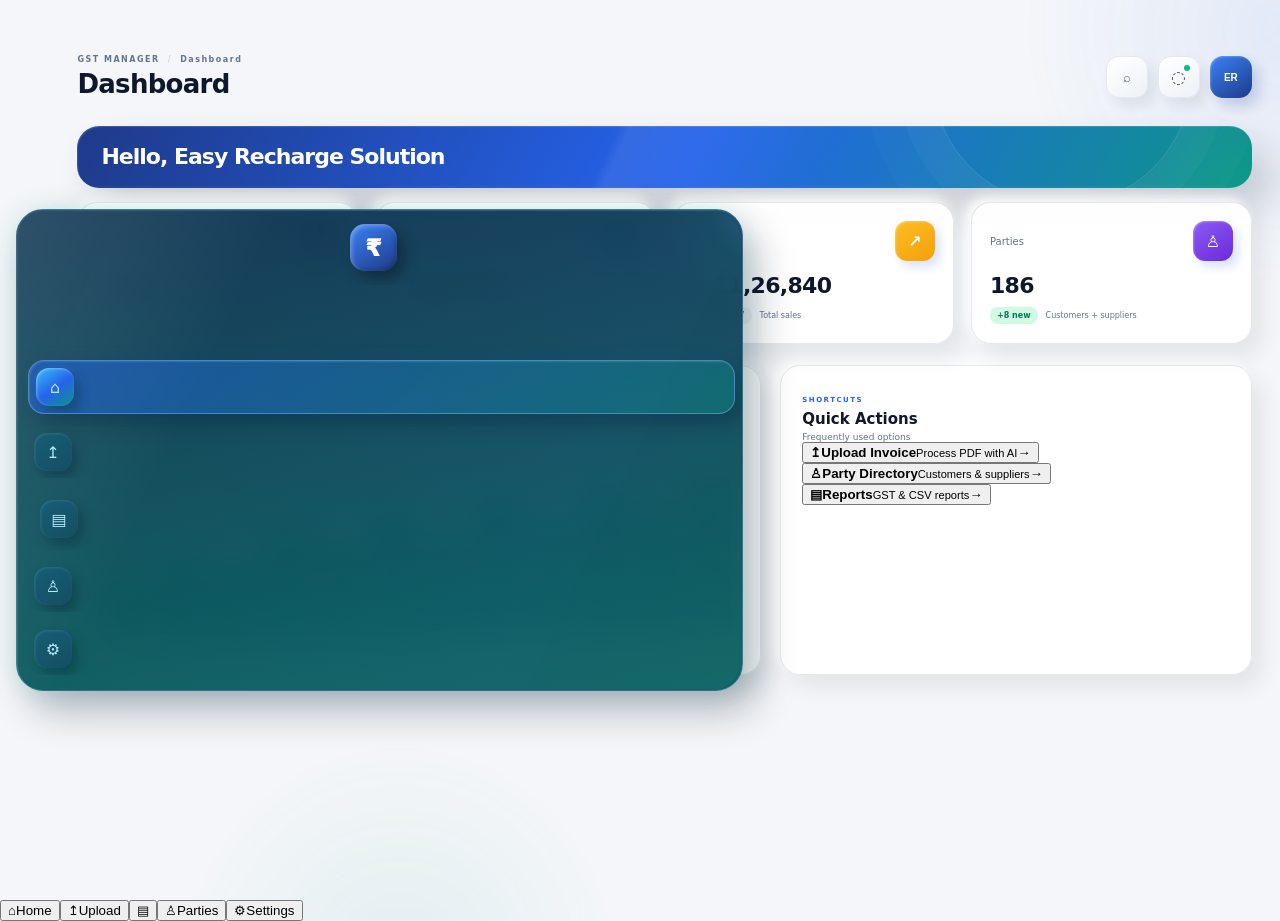
==== commit 68be23cd: "Fix Send Auto Email toggle with high priority red OFF green ON styling" ====
--- a/index.html
+++ b/index.html
@@ -14,23 +14,20 @@
     .nav-group{position:relative}.submenu{display:none;padding:4px 0 6px 44px}.submenu.open{display:block}.submenu a{display:flex;align-items:center;justify-content:space-between;gap:8px;text-decoration:none;color:#64748B;padding:8px 12px;border-radius:9px;font-size:10px}.submenu a:hover,.submenu a.active{background:#EFF6FF;color:#2563EB}.submenu a small{font-size:7px;opacity:.7}.nav-parent{width:100%;border:0;background:transparent;color:inherit;font:inherit;cursor:pointer;text-align:left;display:flex;align-items:center;gap:10px;padding:12px 14px;border-radius:12px}.nav-parent em{margin-left:auto;font-style:normal;font-size:8px;opacity:.55}.nav-parent b{font-size:11px;opacity:.6}
     .settings-shortcuts{display:grid;grid-template-columns:repeat(5,minmax(0,1fr));gap:12px;margin:4px 0 22px}.settings-shortcut{border:1px solid #E2E8F0;background:#fff;color:#0F172A;border-radius:16px;padding:16px 12px;cursor:pointer;text-align:center;font-weight:800;font-size:11px;box-shadow:5px 7px 16px rgba(15,23,42,.08),inset 1px 1px 2px rgba(255,255,255,.95);transition:.18s}.settings-shortcut:hover,.settings-shortcut.active{transform:translateY(-2px);border-color:#BFDBFE;background:#EFF6FF;color:#2563EB;box-shadow:7px 10px 20px rgba(37,99,235,.13),inset 1px 1px 2px rgba(255,255,255,.95)}.settings-shortcut span{display:block;font-size:20px;margin-bottom:7px}.settings-panel{display:none}.settings-panel.active{display:block}.settings-placeholder{padding:28px;border:1px dashed #CBD5E1;border-radius:16px;background:#F8FAFC;color:#64748B;text-align:center}.settings-placeholder strong{display:block;color:#0F172A;font-size:15px;margin-bottom:6px}.report-subpage{display:none}.report-subpage.active{display:block}.report-tabs{display:flex;gap:10px;margin:4px 0 22px}.report-tab{border:1px solid #E2E8F0;background:#fff;color:#475569;border-radius:12px;padding:10px 16px;cursor:pointer;font-size:10px;font-weight:800;box-shadow:3px 5px 12px rgba(15,23,42,.06)}.report-tab.active,.report-tab:hover{background:#EFF6FF;color:#2563EB;border-color:#BFDBFE}@media(max-width:760px){.profile-menu{right:-4px;top:50px;width:235px}.settings-shortcuts{grid-template-columns:repeat(2,minmax(0,1fr))}.settings-shortcut:last-child{grid-column:1/-1}.report-tabs{overflow-x:auto}}
 
-    /* FINAL SETTINGS BUTTON OVERRIDE */
-    #settings .settings-shortcuts{display:flex!important;align-items:center!important;gap:9px!important;flex-wrap:wrap!important;margin:0 0 22px!important;padding:0!important}
-    #settings .settings-shortcut{position:relative!important;width:50px!important;height:50px!important;min-width:50px!important;max-width:50px!important;overflow:hidden!important;box-sizing:border-box!important;padding:0!important;border-radius:14px!important;display:grid!important;place-items:center!important;gap:0!important;white-space:normal!important;transform:none!important;transition:width .2s ease,height .18s ease,transform .18s ease,box-shadow .18s ease!important}
-    #settings .settings-shortcut:hover{width:128px!important;min-width:128px!important;max-width:128px!important;height:50px!important;transform:translateY(-3px)!important;animation:none!important}
-    #settings .settings-shortcut span{position:relative!important;z-index:2!important;display:grid!important;place-items:center!important;width:42px!important;height:42px!important;flex:0 0 42px!important;margin:0!important;border-radius:13px!important;font-size:20px!important;line-height:1!important;transform:translateZ(8px)!important;opacity:1!important;transition:opacity .12s ease!important;box-shadow:inset 2px 2px 4px rgba(255,255,255,.5),inset -2px -2px 5px rgba(15,23,42,.16),0 5px 9px rgba(15,23,42,.16)!important}
-    #settings .settings-shortcut:hover span{opacity:0!important;transform:none!important}
-    #settings .settings-shortcut .setting-label{position:absolute!important;inset:0!important;z-index:20!important;display:flex!important;align-items:center!important;justify-content:center!important;width:100%!important;height:100%!important;max-width:none!important;box-sizing:border-box!important;margin:0!important;padding:4px 7px!important;border-radius:13px!important;text-align:center!important;white-space:nowrap!important;overflow:hidden!important;background:#dff6ff!important;border:1px solid #7dd3fc!important;color:#0369a1!important;font-size:9px!important;font-weight:800!important;line-height:1.05!important;opacity:0!important;visibility:hidden!important;pointer-events:none!important;box-shadow:none!important;transition:opacity .12s ease,visibility .12s ease!important}
-    #settings .settings-shortcut:hover .setting-label{display:flex!important;opacity:1!important;visibility:visible!important}
-    #settings .settings-shortcut:nth-child(2) .setting-label{background:#edfff5!important;border-color:#86efac!important;color:#166534!important}
-    #settings .settings-shortcut:nth-child(3) .setting-label{background:#fff1f2!important;border-color:#fda4af!important;color:#b91c1c!important}
-    #settings .settings-shortcut:nth-child(4) .setting-label{background:#f6f0ff!important;border-color:#c4b5fd!important;color:#6d28d9!important}
-    #settings .settings-shortcut:nth-child(5) .setting-label{background:#fff7ed!important;border-color:#fdba74!important;color:#c2410c!important}
-    #settings .settings-shortcut:after{z-index:1!important;pointer-events:none!important}
-    @media(max-width:700px){
-      #settings .settings-shortcut{width:50px!important;min-width:50px!important;max-width:50px!important;height:50px!important}
-      #settings .settings-shortcut:hover{width:128px!important;min-width:128px!important;max-width:128px!important;height:50px!important}
-    }
+    /* FINAL SETTINGS TOGGLE OVERRIDE */
+    #settings .three-toggle{display:block!important;position:relative!important;cursor:pointer!important;user-select:none!important}
+    #settings .three-toggle input{position:absolute!important;opacity:0!important;pointer-events:none!important}
+    #settings .three-toggle-track{position:relative!important;display:flex!important;align-items:center!important;width:88px!important;height:38px!important;padding:4px!important;box-sizing:border-box!important;border-radius:22px!important;background:linear-gradient(145deg,#ffb0b0,#ef4444 55%,#b91c1c)!important;border:1px solid #dc2626!important;box-shadow:inset 3px 3px 7px rgba(127,29,29,.3),inset -2px -2px 4px rgba(255,255,255,.3),4px 6px 11px rgba(15,23,42,.17)!important;transition:background .28s ease,box-shadow .28s ease,transform .18s ease!important}
+    #settings .three-toggle-track:hover{transform:translateY(-2px)!important;box-shadow:inset 3px 3px 7px rgba(127,29,29,.24),inset -2px -2px 4px rgba(255,255,255,.32),6px 9px 15px rgba(15,23,42,.2)!important}
+    #settings .three-toggle-knob{position:absolute!important;left:5px!important;top:5px!important;width:28px!important;height:28px!important;border-radius:50%!important;background:linear-gradient(145deg,#ffffff,#dfe7ef)!important;border:1px solid rgba(100,116,139,.35)!important;box-shadow:3px 4px 7px rgba(15,23,42,.28),inset 2px 2px 3px rgba(255,255,255,.95),inset -2px -2px 3px rgba(15,23,42,.12)!important;transition:left .3s cubic-bezier(.2,.8,.2,1),transform .25s ease!important;z-index:3!important}
+    #settings .toggle-text{position:absolute!important;z-index:2!important;font-size:9px!important;font-weight:900!important;letter-spacing:.6px!important;transition:.2s ease!important}
+    #settings .toggle-text.off{left:8px!important;color:#fff!important}
+    #settings .toggle-text.on{right:9px!important;color:rgba(255,255,255,.5)!important}
+    #settings .three-toggle input:checked + .three-toggle-track{background:linear-gradient(145deg,#86efac,#22c55e 55%,#15803d)!important;border-color:#16a34a!important;box-shadow:inset 3px 3px 7px rgba(20,83,45,.3),inset -2px -2px 4px rgba(255,255,255,.3),4px 6px 11px rgba(22,163,74,.22)!important}
+    #settings .three-toggle input:checked + .three-toggle-track .three-toggle-knob{left:55px!important;background:linear-gradient(145deg,#fff,#eafff1)!important;transform:rotate(12deg)!important}
+    #settings .three-toggle input:checked + .three-toggle-track .on{color:#fff!important}
+    #settings .three-toggle input:checked + .three-toggle-track .off{color:rgba(255,255,255,.45)!important}
+    #settings .three-toggle:active .three-toggle-track{transform:translateY(1px) scale(.98)!important}
   </style>
 </head>
 <body>
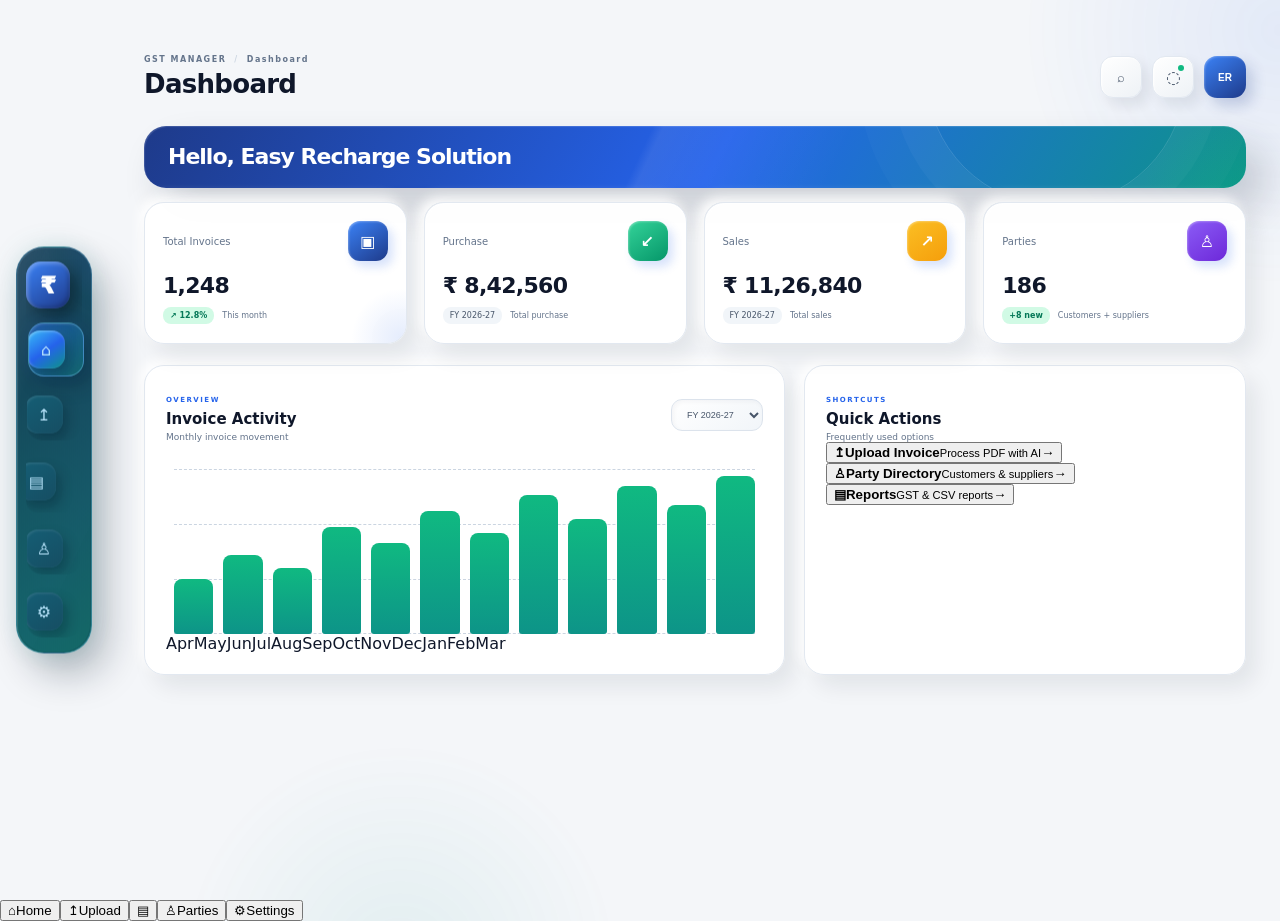
==== commit 6a41a5e1: "Remove Workspace Online and MAIN MENU labels from sidebar" ====
--- a/index.html
+++ b/index.html
@@ -13,30 +13,15 @@
     .profile-menu-wrap{position:relative}.profile-trigger{border:0;cursor:pointer}.profile-menu{position:absolute;right:0;top:52px;width:260px;padding:10px;background:#fff;border:1px solid #E2E8F0;border-radius:18px;box-shadow:12px 16px 30px rgba(15,23,42,.16),inset 1px 1px 2px rgba(255,255,255,.95);opacity:0;visibility:hidden;transform:translateY(-7px) scale(.98);transform-origin:top right;transition:.18s;z-index:200}.profile-menu-wrap.open .profile-menu{opacity:1;visibility:visible;transform:translateY(0) scale(1)}.profile-menu-head{display:flex;align-items:center;gap:10px;padding:8px 8px 11px}.profile-avatar-large{width:40px;height:40px;border-radius:12px;display:grid;place-items:center;background:linear-gradient(145deg,#3B82F6,#1E3A8A);color:#fff;font-size:10px;font-weight:900;box-shadow:5px 6px 11px rgba(37,99,235,.2),inset 1px 1px 2px rgba(255,255,255,.3)}.profile-menu-head strong,.profile-menu-head small{display:block}.profile-menu-head strong{font-size:10px;color:#0F172A}.profile-menu-head small{font-size:8px;color:#64748B;margin-top:3px}.profile-divider{height:1px;background:#E2E8F0;margin:2px 0 7px}.profile-menu>button{width:100%;border:0;background:transparent;color:#334155;border-radius:11px;padding:10px 9px;display:flex;align-items:center;gap:10px;text-align:left;font-size:10px;cursor:pointer}.profile-menu>button span{width:26px;height:26px;border-radius:8px;display:grid;place-items:center;background:#F1F5F9;color:#2563EB;font-size:12px}.profile-menu>button:hover{background:#EFF6FF;color:#1E3A8A}.profile-menu>button:last-child:hover{background:#FEF2F2;color:#EF4444}
     .nav-group{position:relative}.submenu{display:none;padding:4px 0 6px 44px}.submenu.open{display:block}.submenu a{display:flex;align-items:center;justify-content:space-between;gap:8px;text-decoration:none;color:#64748B;padding:8px 12px;border-radius:9px;font-size:10px}.submenu a:hover,.submenu a.active{background:#EFF6FF;color:#2563EB}.submenu a small{font-size:7px;opacity:.7}.nav-parent{width:100%;border:0;background:transparent;color:inherit;font:inherit;cursor:pointer;text-align:left;display:flex;align-items:center;gap:10px;padding:12px 14px;border-radius:12px}.nav-parent em{margin-left:auto;font-style:normal;font-size:8px;opacity:.55}.nav-parent b{font-size:11px;opacity:.6}
     .settings-shortcuts{display:grid;grid-template-columns:repeat(5,minmax(0,1fr));gap:12px;margin:4px 0 22px}.settings-shortcut{border:1px solid #E2E8F0;background:#fff;color:#0F172A;border-radius:16px;padding:16px 12px;cursor:pointer;text-align:center;font-weight:800;font-size:11px;box-shadow:5px 7px 16px rgba(15,23,42,.08),inset 1px 1px 2px rgba(255,255,255,.95);transition:.18s}.settings-shortcut:hover,.settings-shortcut.active{transform:translateY(-2px);border-color:#BFDBFE;background:#EFF6FF;color:#2563EB;box-shadow:7px 10px 20px rgba(37,99,235,.13),inset 1px 1px 2px rgba(255,255,255,.95)}.settings-shortcut span{display:block;font-size:20px;margin-bottom:7px}.settings-panel{display:none}.settings-panel.active{display:block}.settings-placeholder{padding:28px;border:1px dashed #CBD5E1;border-radius:16px;background:#F8FAFC;color:#64748B;text-align:center}.settings-placeholder strong{display:block;color:#0F172A;font-size:15px;margin-bottom:6px}.report-subpage{display:none}.report-subpage.active{display:block}.report-tabs{display:flex;gap:10px;margin:4px 0 22px}.report-tab{border:1px solid #E2E8F0;background:#fff;color:#475569;border-radius:12px;padding:10px 16px;cursor:pointer;font-size:10px;font-weight:800;box-shadow:3px 5px 12px rgba(15,23,42,.06)}.report-tab.active,.report-tab:hover{background:#EFF6FF;color:#2563EB;border-color:#BFDBFE}@media(max-width:760px){.profile-menu{right:-4px;top:50px;width:235px}.settings-shortcuts{grid-template-columns:repeat(2,minmax(0,1fr))}.settings-shortcut:last-child{grid-column:1/-1}.report-tabs{overflow-x:auto}}
-
-    /* FINAL SETTINGS TOGGLE OVERRIDE */
-    #settings .three-toggle{display:block!important;position:relative!important;cursor:pointer!important;user-select:none!important}
-    #settings .three-toggle input{position:absolute!important;opacity:0!important;pointer-events:none!important}
-    #settings .three-toggle-track{position:relative!important;display:flex!important;align-items:center!important;width:88px!important;height:38px!important;padding:4px!important;box-sizing:border-box!important;border-radius:22px!important;background:linear-gradient(145deg,#ffb0b0,#ef4444 55%,#b91c1c)!important;border:1px solid #dc2626!important;box-shadow:inset 3px 3px 7px rgba(127,29,29,.3),inset -2px -2px 4px rgba(255,255,255,.3),4px 6px 11px rgba(15,23,42,.17)!important;transition:background .28s ease,box-shadow .28s ease,transform .18s ease!important}
-    #settings .three-toggle-track:hover{transform:translateY(-2px)!important;box-shadow:inset 3px 3px 7px rgba(127,29,29,.24),inset -2px -2px 4px rgba(255,255,255,.32),6px 9px 15px rgba(15,23,42,.2)!important}
-    #settings .three-toggle-knob{position:absolute!important;left:5px!important;top:5px!important;width:28px!important;height:28px!important;border-radius:50%!important;background:linear-gradient(145deg,#ffffff,#dfe7ef)!important;border:1px solid rgba(100,116,139,.35)!important;box-shadow:3px 4px 7px rgba(15,23,42,.28),inset 2px 2px 3px rgba(255,255,255,.95),inset -2px -2px 3px rgba(15,23,42,.12)!important;transition:left .3s cubic-bezier(.2,.8,.2,1),transform .25s ease!important;z-index:3!important}
-    #settings .toggle-text{position:absolute!important;z-index:2!important;font-size:9px!important;font-weight:900!important;letter-spacing:.6px!important;transition:.2s ease!important}
-    #settings .toggle-text.off{left:8px!important;color:#fff!important}
-    #settings .toggle-text.on{right:9px!important;color:rgba(255,255,255,.5)!important}
-    #settings .three-toggle input:checked + .three-toggle-track{background:linear-gradient(145deg,#86efac,#22c55e 55%,#15803d)!important;border-color:#16a34a!important;box-shadow:inset 3px 3px 7px rgba(20,83,45,.3),inset -2px -2px 4px rgba(255,255,255,.3),4px 6px 11px rgba(22,163,74,.22)!important}
-    #settings .three-toggle input:checked + .three-toggle-track .three-toggle-knob{left:55px!important;background:linear-gradient(145deg,#fff,#eafff1)!important;transform:rotate(12deg)!important}
-    #settings .three-toggle input:checked + .three-toggle-track .on{color:#fff!important}
-    #settings .three-toggle input:checked + .three-toggle-track .off{color:rgba(255,255,255,.45)!important}
-    #settings .three-toggle:active .three-toggle-track{transform:translateY(1px) scale(.98)!important}
+    #settings .three-toggle{display:block!important;position:relative!important;cursor:pointer!important;user-select:none!important}#settings .three-toggle input{position:absolute!important;opacity:0!important;pointer-events:none!important}#settings .three-toggle-track{position:relative!important;display:flex!important;align-items:center!important;width:88px!important;height:38px!important;padding:4px!important;box-sizing:border-box!important;border-radius:22px!important;background:linear-gradient(145deg,#ffb0b0,#ef4444 55%,#b91c1c)!important;border:1px solid #dc2626!important;box-shadow:inset 3px 3px 7px rgba(127,29,29,.3),inset -2px -2px 4px rgba(255,255,255,.3),4px 6px 11px rgba(15,23,42,.17)!important;transition:background .28s ease,box-shadow .28s ease,transform .18s ease!important}#settings .three-toggle-track:hover{transform:translateY(-2px)!important;box-shadow:inset 3px 3px 7px rgba(127,29,29,.24),inset -2px -2px 4px rgba(255,255,255,.32),6px 9px 15px rgba(15,23,42,.2)!important}#settings .three-toggle-knob{position:absolute!important;left:5px!important;top:5px!important;width:28px!important;height:28px!important;border-radius:50%!important;background:linear-gradient(145deg,#ffffff,#dfe7ef)!important;border:1px solid rgba(100,116,139,.35)!important;box-shadow:3px 4px 7px rgba(15,23,42,.28),inset 2px 2px 3px rgba(255,255,255,.95),inset -2px -2px 3px rgba(15,23,42,.12)!important;transition:left .3s cubic-bezier(.2,.8,.2,1),transform .25s ease!important;z-index:3!important}#settings .toggle-text{position:absolute!important;z-index:2!important;font-size:9px!important;font-weight:900!important;letter-spacing:.6px!important;transition:.2s ease!important}#settings .toggle-text.off{left:8px!important;color:#fff!important}#settings .toggle-text.on{right:9px!important;color:rgba(255,255,255,.5)!important}#settings .three-toggle input:checked + .three-toggle-track{background:linear-gradient(145deg,#86efac,#22c55e 55%,#15803d)!important;border-color:#16a34a!important;box-shadow:inset 3px 3px 7px rgba(20,83,45,.3),inset -2px -2px 4px rgba(255,255,255,.3),4px 6px 11px rgba(22,163,74,.22)!important}#settings .three-toggle input:checked + .three-toggle-track .three-toggle-knob{left:55px!important;background:linear-gradient(145deg,#fff,#eafff1)!important;transform:rotate(12deg)!important}#settings .three-toggle input:checked + .three-toggle-track .on{color:#fff!important}#settings .three-toggle input:checked + .three-toggle-track .off{color:rgba(255,255,255,.45)!important}#settings .three-toggle:active .three-toggle-track{transform:translateY(1px) scale(.98)!important}
   </style>
 </head>
 <body>
   <div class="ambient ambient-one"></div><div class="ambient ambient-two"></div>
   <div class="app-shell">
     <aside class="sidebar">
-      <div class="sidebar-top"><div class="brand-3d"><div class="brand-logo">₹</div><div class="brand-copy"><strong>GST INVOICE</strong><span>MANAGER</span></div></div><div class="workspace-chip"><span class="live-dot"></span><span>Workspace Online</span><b>•••</b></div></div>
+      <div class="sidebar-top"><div class="brand-3d"><div class="brand-logo">₹</div><div class="brand-copy"><strong>GST INVOICE</strong><span>MANAGER</span></div></div></div>
       <nav class="sidebar-nav">
-        <div class="nav-label">MAIN MENU</div>
         <a class="active" href="#dashboard"><span class="nav-icon">⌂</span><span>Dashboard</span><em>01</em></a>
         <a href="#upload"><span class="nav-icon">↥</span><span>Upload Invoice</span><em>02</em></a>
         <div class="nav-group">
@@ -53,22 +38,11 @@
     </aside>
     <main class="main">
       <header class="topbar"><div class="heading-block"><div class="breadcrumb"><span>GST MANAGER</span><b>/</b><span id="crumbTitle">Dashboard</span></div><h1 id="pageTitle">Dashboard</h1></div><div class="top-actions"><button class="icon-btn" aria-label="Search">⌕</button><button class="notify-btn" aria-label="Notifications">◌<i></i></button><div class="profile-menu-wrap"><button class="avatar profile-trigger" type="button" aria-label="Profile menu">ER</button><div class="profile-menu"><div class="profile-menu-head"><div class="profile-avatar-large">ER</div><div><strong>Easy Recharge Solution</strong><small>GST Workspace</small></div></div><div class="profile-divider"></div><button type="button" onclick="showSection('settings'); closeProfileMenu()"><span>👤</span> Profile</button><button type="button" onclick="logout()"><span>↪</span> Logout</button></div></div></div></header>
-
-      <!-- GSTUI page module: dashboard; loaded by pages/module-loader.js -->
-<div id="dashboard" class="page-section page-module-host" data-page-module="dashboard"></div>
-
-      <!-- GSTUI page module: upload; loaded by pages/module-loader.js -->
-<div id="upload" class="page-section page-module-host" data-page-module="upload"></div>
-
-      <!-- GSTUI page module: parties; loaded by pages/module-loader.js -->
-<div id="parties" class="page-section page-module-host" data-page-module="parties"></div>
-
-      <!-- GSTUI page module: reports; loaded by pages/module-loader.js -->
-<div id="reports" class="page-section page-module-host" data-page-module="reports"></div>
-
-      <!-- GSTUI page module: settings; loaded by pages/module-loader.js -->
-<div id="settings" class="page-section page-module-host" data-page-module="settings"></div>
-
+      <div id="dashboard" class="page-section page-module-host" data-page-module="dashboard"></div>
+      <div id="upload" class="page-section page-module-host" data-page-module="upload"></div>
+      <div id="parties" class="page-section page-module-host" data-page-module="parties"></div>
+      <div id="reports" class="page-section page-module-host" data-page-module="reports"></div>
+      <div id="settings" class="page-section page-module-host" data-page-module="settings"></div>
     </main>
   </div>
   <nav class="mobile-nav"><button onclick="showSection('dashboard')">⌂<span>Home</span></button><button onclick="showSection('upload')">↥<span>Upload</span></button><button onclick="showSection('reports')" class="mobile-add">▤</button><button onclick="showSection('parties')">♙<span>Parties</span></button><button onclick="showSection('settings')">⚙<span>Settings</span></button></nav>
@@ -76,9 +50,9 @@
   <script src="app.js"></script>
   <script>
     function closeProfileMenu(){document.querySelector('.profile-menu-wrap')?.classList.remove('open')}
-    function showReportSubpage(id,button){document.querySelectorAll('.report-subpage').forEach(x=>x.classList.remove('active'));const target=document.getElementById(id);if(target)target.classList.add('active');document.querySelectorAll('.report-tab').forEach(x=>x.classList.remove('active'));if(button)button.classList.add('active');}
-    function showSettingsPanel(id,button){document.querySelectorAll('.settings-panel').forEach(x=>x.classList.remove('active'));const target=document.getElementById(id+'-panel');if(target)target.classList.add('active');document.querySelectorAll('.settings-shortcut').forEach(x=>x.classList.remove('active'));if(button)button.classList.add('active');}
-    document.addEventListener('gstui:modules-ready',()=>{const wrap=document.querySelector('.profile-menu-wrap');const trigger=document.querySelector('.profile-trigger');if(trigger&&wrap){trigger.addEventListener('click',e=>{e.stopPropagation();wrap.classList.toggle('open')});document.addEventListener('click',()=>wrap.classList.remove('open'));wrap.querySelector('.profile-menu')?.addEventListener('click',e=>e.stopPropagation())}});
+    function showReportSubpage(id,button){document.querySelectorAll('.report-subpage').forEach(x=>x.classList.remove('active'));const target=document.getElementById(id);if(target)target.classList.add('active');document.querySelectorAll('.report-tab').forEach(x=>x.classList.remove('active'));if(button)button.classList.add('active')}
+    function showSettingsPanel(id,button){document.querySelectorAll('.settings-panel').forEach(x=>x.classList.remove('active'));const target=document.getElementById(id+'-panel');if(target)target.classList.add('active');document.querySelectorAll('.settings-shortcut').forEach(x=>x.classList.remove('active'));if(button)button.classList.add('active')}
+    document.addEventListener('gstui:modules-ready',()=>{const wrap=document.querySelector('.profile-menu-wrap');const trigger=document.querySelector('.profile-trigger');if(trigger&&wrap){trigger.addEventListener('click',e=>{e.stopPropagation();wrap.classList.toggle('open')});document.addEventListener('click',()=>wrap.classList.remove('open'));wrap.querySelector('.profile-menu')?.addEventListener('click',e=>e.stopPropagation())}})
   </script>
   <script src="pages/module-loader.js?v=20260918-13"></script>
 </body>
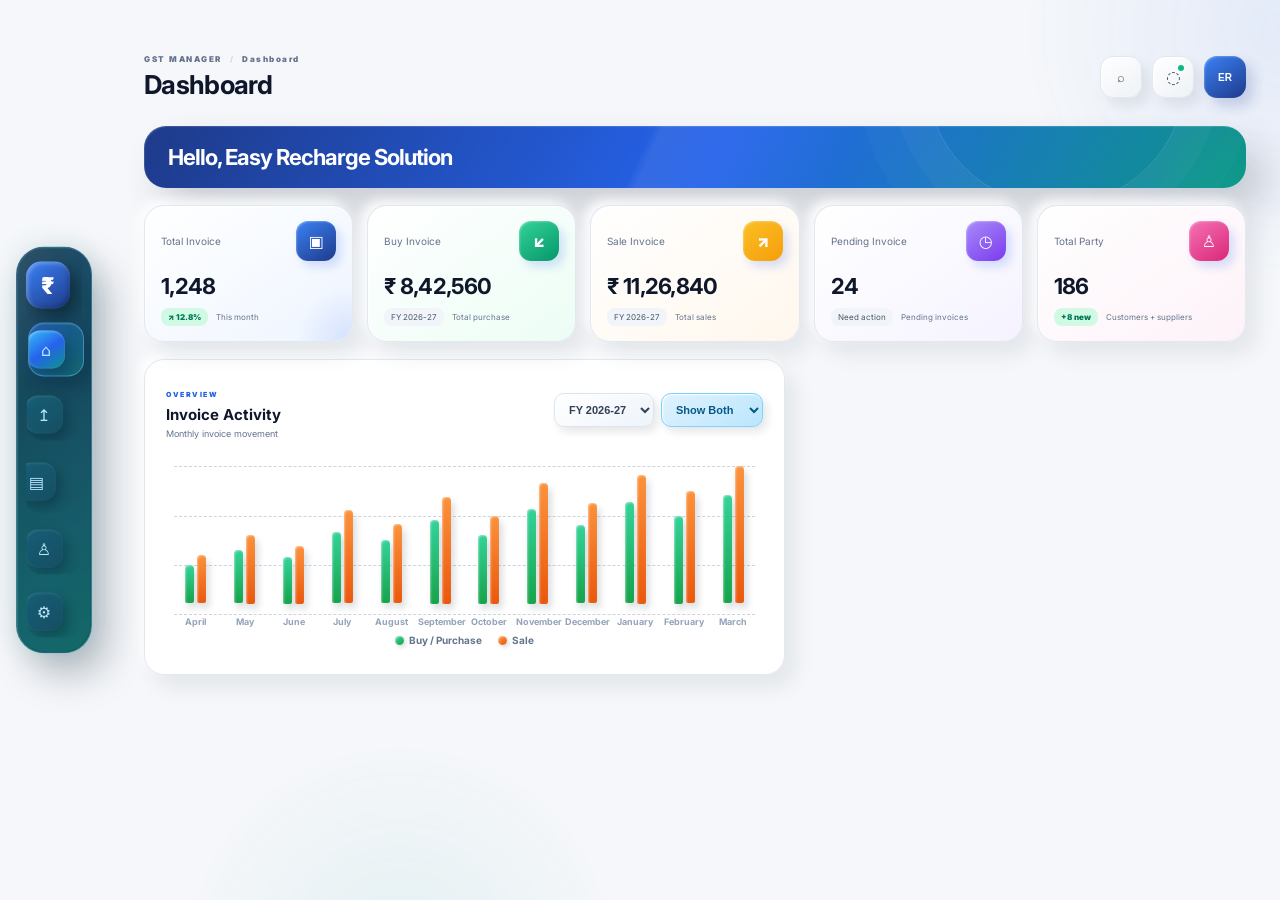
==== commit 7ba1839c: "Remove mobile bottom navigation" ====
--- a/index.html
+++ b/index.html
@@ -12,8 +12,6 @@
     body.settings-active .breadcrumb{display:none}body.settings-active .heading-block{display:block}body.settings-active .main{padding-top:0}#settings .settings-page{padding-top:8px}#settings .settings-page>p,#settings .settings-page>.settings-intro,#settings .settings-page .settings-description{display:none!important}
     .profile-menu-wrap{position:relative}.profile-trigger{border:0;cursor:pointer}.profile-menu{position:absolute;right:0;top:52px;width:260px;padding:10px;background:#fff;border:1px solid #E2E8F0;border-radius:18px;box-shadow:12px 16px 30px rgba(15,23,42,.16),inset 1px 1px 2px rgba(255,255,255,.95);opacity:0;visibility:hidden;transform:translateY(-7px) scale(.98);transform-origin:top right;transition:.18s;z-index:200}.profile-menu-wrap.open .profile-menu{opacity:1;visibility:visible;transform:translateY(0) scale(1)}.profile-menu-head{display:flex;align-items:center;gap:10px;padding:8px 8px 11px}.profile-avatar-large{width:40px;height:40px;border-radius:12px;display:grid;place-items:center;background:linear-gradient(145deg,#3B82F6,#1E3A8A);color:#fff;font-size:10px;font-weight:900;box-shadow:5px 6px 11px rgba(37,99,235,.2),inset 1px 1px 2px rgba(255,255,255,.3)}.profile-menu-head strong,.profile-menu-head small{display:block}.profile-menu-head strong{font-size:10px;color:#0F172A}.profile-menu-head small{font-size:8px;color:#64748B;margin-top:3px}.profile-divider{height:1px;background:#E2E8F0;margin:2px 0 7px}.profile-menu>button{width:100%;border:0;background:transparent;color:#334155;border-radius:11px;padding:10px 9px;display:flex;align-items:center;gap:10px;text-align:left;font-size:10px;cursor:pointer}.profile-menu>button span{width:26px;height:26px;border-radius:8px;display:grid;place-items:center;background:#F1F5F9;color:#2563EB;font-size:12px}.profile-menu>button:hover{background:#EFF6FF;color:#1E3A8A}.profile-menu>button:last-child:hover{background:#FEF2F2;color:#EF4444}
     .nav-group{position:relative}.submenu{display:none;padding:4px 0 6px 44px}.submenu.open{display:block}.submenu a{display:flex;align-items:center;justify-content:space-between;gap:8px;text-decoration:none;color:#64748B;padding:8px 12px;border-radius:9px;font-size:10px}.submenu a:hover,.submenu a.active{background:#EFF6FF;color:#2563EB}.submenu a small{font-size:7px;opacity:.7}.nav-parent{width:100%;border:0;background:transparent;color:inherit;font:inherit;cursor:pointer;text-align:left;display:flex;align-items:center;gap:10px;padding:12px 14px;border-radius:12px}.nav-parent em{margin-left:auto;font-style:normal;font-size:8px;opacity:.55}.nav-parent b{font-size:11px;opacity:.6}
-    .settings-shortcuts{display:grid;grid-template-columns:repeat(5,minmax(0,1fr));gap:12px;margin:4px 0 22px}.settings-shortcut{border:1px solid #E2E8F0;background:#fff;color:#0F172A;border-radius:16px;padding:16px 12px;cursor:pointer;text-align:center;font-weight:800;font-size:11px;box-shadow:5px 7px 16px rgba(15,23,42,.08),inset 1px 1px 2px rgba(255,255,255,.95);transition:.18s}.settings-shortcut:hover,.settings-shortcut.active{transform:translateY(-2px);border-color:#BFDBFE;background:#EFF6FF;color:#2563EB;box-shadow:7px 10px 20px rgba(37,99,235,.13),inset 1px 1px 2px rgba(255,255,255,.95)}.settings-shortcut span{display:block;font-size:20px;margin-bottom:7px}.settings-panel{display:none}.settings-panel.active{display:block}.settings-placeholder{padding:28px;border:1px dashed #CBD5E1;border-radius:16px;background:#F8FAFC;color:#64748B;text-align:center}.settings-placeholder strong{display:block;color:#0F172A;font-size:15px;margin-bottom:6px}.report-subpage{display:none}.report-subpage.active{display:block}.report-tabs{display:flex;gap:10px;margin:4px 0 22px}.report-tab{border:1px solid #E2E8F0;background:#fff;color:#475569;border-radius:12px;padding:10px 16px;cursor:pointer;font-size:10px;font-weight:800;box-shadow:3px 5px 12px rgba(15,23,42,.06)}.report-tab.active,.report-tab:hover{background:#EFF6FF;color:#2563EB;border-color:#BFDBFE}@media(max-width:760px){.profile-menu{right:-4px;top:50px;width:235px}.settings-shortcuts{grid-template-columns:repeat(2,minmax(0,1fr))}.settings-shortcut:last-child{grid-column:1/-1}.report-tabs{overflow-x:auto}}
-    #settings .three-toggle{display:block!important;position:relative!important;cursor:pointer!important;user-select:none!important}#settings .three-toggle input{position:absolute!important;opacity:0!important;pointer-events:none!important}#settings .three-toggle-track{position:relative!important;display:flex!important;align-items:center!important;width:88px!important;height:38px!important;padding:4px!important;box-sizing:border-box!important;border-radius:22px!important;background:linear-gradient(145deg,#ffb0b0,#ef4444 55%,#b91c1c)!important;border:1px solid #dc2626!important;box-shadow:inset 3px 3px 7px rgba(127,29,29,.3),inset -2px -2px 4px rgba(255,255,255,.3),4px 6px 11px rgba(15,23,42,.17)!important;transition:background .28s ease,box-shadow .28s ease,transform .18s ease!important}#settings .three-toggle-track:hover{transform:translateY(-2px)!important;box-shadow:inset 3px 3px 7px rgba(127,29,29,.24),inset -2px -2px 4px rgba(255,255,255,.32),6px 9px 15px rgba(15,23,42,.2)!important}#settings .three-toggle-knob{position:absolute!important;left:5px!important;top:5px!important;width:28px!important;height:28px!important;border-radius:50%!important;background:linear-gradient(145deg,#ffffff,#dfe7ef)!important;border:1px solid rgba(100,116,139,.35)!important;box-shadow:3px 4px 7px rgba(15,23,42,.28),inset 2px 2px 3px rgba(255,255,255,.95),inset -2px -2px 3px rgba(15,23,42,.12)!important;transition:left .3s cubic-bezier(.2,.8,.2,1),transform .25s ease!important;z-index:3!important}#settings .toggle-text{position:absolute!important;z-index:2!important;font-size:9px!important;font-weight:900!important;letter-spacing:.6px!important;transition:.2s ease!important}#settings .toggle-text.off{left:8px!important;color:#fff!important}#settings .toggle-text.on{right:9px!important;color:rgba(255,255,255,.5)!important}#settings .three-toggle input:checked + .three-toggle-track{background:linear-gradient(145deg,#86efac,#22c55e 55%,#15803d)!important;border-color:#16a34a!important;box-shadow:inset 3px 3px 7px rgba(20,83,45,.3),inset -2px -2px 4px rgba(255,255,255,.3),4px 6px 11px rgba(22,163,74,.22)!important}#settings .three-toggle input:checked + .three-toggle-track .three-toggle-knob{left:55px!important;background:linear-gradient(145deg,#fff,#eafff1)!important;transform:rotate(12deg)!important}#settings .three-toggle input:checked + .three-toggle-track .on{color:#fff!important}#settings .three-toggle input:checked + .three-toggle-track .off{color:rgba(255,255,255,.45)!important}#settings .three-toggle:active .three-toggle-track{transform:translateY(1px) scale(.98)!important}
   </style>
 </head>
 <body>
@@ -45,13 +43,10 @@
       <div id="settings" class="page-section page-module-host" data-page-module="settings"></div>
     </main>
   </div>
-  <nav class="mobile-nav"><button onclick="showSection('dashboard')">⌂<span>Home</span></button><button onclick="showSection('upload')">↥<span>Upload</span></button><button onclick="showSection('reports')" class="mobile-add">▤</button><button onclick="showSection('parties')">♙<span>Parties</span></button><button onclick="showSection('settings')">⚙<span>Settings</span></button></nav>
   <div id="reportDeleteModal" aria-hidden="true"><div class="delete-dialog"><div class="delete-icon">⌫</div><h3>Delete Invoice?</h3><p id="deleteInvoiceText">इस invoice को delete करने के लिए Security PIN enter करें।</p><label for="deleteInvoicePin">Security PIN</label><input id="deleteInvoicePin" type="password" inputmode="numeric" maxlength="8" placeholder="Enter PIN"><div id="deletePinError" class="delete-error"></div><div class="delete-actions"><button id="deleteCancelBtn" class="delete-cancel" type="button">Cancel</button><button id="deleteConfirmBtn" class="delete-confirm" type="button">Delete Invoice</button></div></div></div>
   <script src="app.js"></script>
   <script>
     function closeProfileMenu(){document.querySelector('.profile-menu-wrap')?.classList.remove('open')}
-    function showReportSubpage(id,button){document.querySelectorAll('.report-subpage').forEach(x=>x.classList.remove('active'));const target=document.getElementById(id);if(target)target.classList.add('active');document.querySelectorAll('.report-tab').forEach(x=>x.classList.remove('active'));if(button)button.classList.add('active')}
-    function showSettingsPanel(id,button){document.querySelectorAll('.settings-panel').forEach(x=>x.classList.remove('active'));const target=document.getElementById(id+'-panel');if(target)target.classList.add('active');document.querySelectorAll('.settings-shortcut').forEach(x=>x.classList.remove('active'));if(button)button.classList.add('active')}
     document.addEventListener('gstui:modules-ready',()=>{const wrap=document.querySelector('.profile-menu-wrap');const trigger=document.querySelector('.profile-trigger');if(trigger&&wrap){trigger.addEventListener('click',e=>{e.stopPropagation();wrap.classList.toggle('open')});document.addEventListener('click',()=>wrap.classList.remove('open'));wrap.querySelector('.profile-menu')?.addEventListener('click',e=>e.stopPropagation())}})
   </script>
   <script src="pages/module-loader.js?v=20260918-13"></script>
--- a/style.css
+++ b/style.css
@@ -1,9 +1,7 @@
-*{box-sizing:border-box}html{scroll-behavior:smooth}body{margin:0;font-family:Inter,ui-sans-serif,system-ui,-apple-system,"Segoe UI",Arial,sans-serif;background:#F4F6F9;color:#0F172A;overflow-x:hidden}.ambient{position:fixed;border-radius:50%;filter:blur(2px);pointer-events:none;z-index:-1}.ambient-one{width:520px;height:520px;right:-260px;top:-230px;background:radial-gradient(circle,rgba(37,99,235,.08),transparent 70%)}.ambient-two{width:440px;height:440px;left:180px;bottom:-280px;background:radial-gradient(circle,rgba(13,148,136,.07),transparent 70%)}.app-shell{min-height:100vh}.sidebar{position:fixed;inset:18px auto 18px 18px;width:250px;padding:22px 14px 14px;background:linear-gradient(145deg,#1E293B,#172033);color:#fff;border:1px solid #1E293B;border-radius:28px;display:flex;flex-direction:column;z-index:50;box-shadow:20px 25px 45px rgba(15,23,42,.22),inset 1px 1px 1px rgba(255,255,255,.08);overflow:hidden}.sidebar:before{content:"";position:absolute;width:230px;height:230px;right:-150px;top:-120px;border-radius:50%;background:radial-gradient(circle,rgba(59,130,246,.18),transparent 70%)}.sidebar-top{position:relative;z-index:1}.brand-3d{display:flex;align-items:center;gap:12px;padding:2px 9px 19px}.brand-logo{width:47px;height:47px;border-radius:15px;background:linear-gradient(145deg,#3B82F6,#1E3A8A);color:#fff;display:grid;place-items:center;font-size:23px;font-weight:950;box-shadow:7px 8px 15px rgba(0,0,0,.32),inset 2px 2px 4px rgba(255,255,255,.3),inset -2px -2px 4px rgba(0,0,0,.2)}.brand-copy strong,.brand-copy span{display:block}.brand-copy strong{font-size:14px;letter-spacing:1.5px}.brand-copy span{font-size:9px;color:#CBD5E1;letter-spacing:2px;margin-top:4px}.workspace-chip{height:32px;margin:0 3px 18px;padding:0 10px;border-radius:11px;background:linear-gradient(145deg,rgba(255,255,255,.1),rgba(255,255,255,.025));border:1px solid rgba(255,255,255,.1);display:flex;align-items:center;gap:7px;color:#CBD5E1;font-size:9px;box-shadow:inset 1px 1px 2px rgba(255,255,255,.06),4px 5px 12px rgba(0,0,0,.18)}.workspace-chip b{margin-left:auto;color:#94A3B8;letter-spacing:2px}.live-dot{width:7px;height:7px;border-radius:50%;background:#34D399;box-shadow:0 0 0 4px rgba(52,211,153,.09),0 0 9px rgba(52,211,153,.45);display:inline-block}.sidebar-nav{display:flex;flex-direction:column;gap:4px;position:relative;z-index:2}.nav-label{font-size:8px;letter-spacing:1.7px;color:#94A3B8;padding:0 13px 7px;margin-top:1px}.settings-label{margin-top:15px}.sidebar-nav>a,.nav-parent{position:relative;display:flex;align-items:center;gap:11px;color:#CBD5E1;text-decoration:none;padding:11px;border-radius:14px;margin:1px 0;font-size:11px;border:1px solid transparent;background:transparent;transition:.22s}.sidebar-nav>a em,.nav-parent em{margin-left:auto;font-size:8px;color:#64748B;font-style:normal}.nav-icon{width:31px;height:31px;border-radius:10px;display:grid;place-items:center;font-size:14px;background:linear-gradient(145deg,#334155,#1E293B);color:#BFDBFE;box-shadow:4px 5px 9px rgba(0,0,0,.28),inset 1px 1px 2px rgba(255,255,255,.08)}.sidebar-nav>a:hover,.sidebar-nav>a.active,.nav-parent:hover,.nav-parent.active{color:#fff;background:linear-gradient(145deg,#334155,#1E293B);border-color:rgba(59,130,246,.35);transform:translate3d(4px,-2px,0);box-shadow:8px 10px 18px rgba(0,0,0,.28),inset 1px 1px 2px rgba(255,255,255,.08)}.sidebar-nav>a.active .nav-icon,.nav-parent.active .nav-icon{background:linear-gradient(145deg,#3B82F6,#1E3A8A);color:#fff;box-shadow:5px 6px 12px rgba(0,0,0,.3),inset 1px 1px 3px rgba(255,255,255,.3)}.nav-parent{width:100%;text-align:left;cursor:pointer}.nav-parent b{margin-left:5px;color:#94A3B8;transition:.2s}.nav-group:has(.submenu.open) .nav-parent b{transform:rotate(180deg)}.submenu{display:none;margin:2px 6px 7px 18px;padding:6px 6px 6px 13px;border-left:2px solid rgba(59,130,246,.45);border-radius:0 12px 12px 0;background:linear-gradient(90deg,rgba(15,23,42,.32),rgba(30,41,59,.12));box-shadow:inset 1px 0 0 rgba(255,255,255,.04)}.submenu.open{display:block}.submenu a{display:flex;justify-content:space-between;align-items:center;color:#CBD5E1;text-decoration:none;font-size:11px;font-weight:600;padding:9px 10px;border-radius:10px;margin:2px 0;transition:.18s}.submenu a:before{content:"";width:5px;height:5px;border-radius:50%;background:#64748B;margin-right:8px;flex:0 0 5px;box-shadow:0 0 0 3px rgba(100,116,139,.1)}.submenu a span{flex:1}.submenu a small{font-size:8px;color:#64748B}.submenu a:hover,.submenu a.active{color:#fff;background:linear-gradient(90deg,rgba(37,99,235,.24),rgba(13,148,136,.12));box-shadow:inset 2px 0 0 #3B82F6,4px 5px 12px rgba(0,0,0,.16);transform:translateX(2px)}.submenu a:hover:before,.submenu a.active:before{background:#60A5FA;box-shadow:0 0 0 3px rgba(96,165,250,.13),0 0 8px rgba(96,165,250,.4)}.sidebar-bottom{margin-top:auto;position:relative;z-index:2}.mini-company{display:flex;align-items:center;gap:9px;padding:10px;border-radius:15px;background:linear-gradient(145deg,rgba(255,255,255,.08),rgba(255,255,255,.02));border:1px solid rgba(255,255,255,.08);box-shadow:5px 7px 15px rgba(0,0,0,.2),inset 1px 1px 2px rgba(255,255,255,.06)}.company-orb{width:32px;height:32px;border-radius:10px;display:grid;place-items:center;background:linear-gradient(145deg,#3B82F6,#1E3A8A);color:#fff;font-size:9px;font-weight:900;box-shadow:4px 5px 8px rgba(0,0,0,.25),inset 1px 1px 2px rgba(255,255,255,.25)}.mini-company strong,.mini-company small{display:block}.mini-company strong{font-size:9px}.mini-company small{font-size:7px;color:#94A3B8;margin-top:2px}.mini-company>span{margin-left:auto;color:#64748B;letter-spacing:1px}.logout-btn{width:100%;margin-top:9px;border:0;background:transparent;color:#94A3B8;border-radius:12px;padding:8px 9px;display:flex;align-items:center;gap:8px;cursor:pointer;font-size:10px;text-align:left}.logout-btn span{font-size:15px}.logout-btn b{font-size:9px;color:#CBD5E1}.logout-btn small{margin-left:auto;font-size:7px;color:#64748B}.logout-btn:hover{background:rgba(59,130,246,.1);color:#fff}.main{margin-left:286px;padding:0 34px 50px;position:relative}.topbar{height:98px;display:flex;align-items:center;justify-content:space-between}.breadcrumb{font-size:8px;letter-spacing:1.5px;font-weight:900;color:#64748B;display:flex;gap:8px;align-items:center}.breadcrumb b{color:#CBD5E1}.heading-block h1{font-size:26px;margin:5px 0 0;letter-spacing:-.7px;color:#0F172A}.top-actions{display:flex;align-items:center;gap:10px}.icon-btn,.notify-btn{width:42px;height:42px;border:1px solid #E2E8F0;border-radius:13px;background:linear-gradient(145deg,#fff,#EEF2F6);color:#475569;box-shadow:7px 8px 14px rgba(15,23,42,.08),inset 1px 1px 2px #fff;cursor:pointer;position:relative}.notify-btn{font-size:17px}.notify-btn i{position:absolute;width:6px;height:6px;border-radius:50%;right:9px;top:8px;background:#10B981}.avatar{width:42px;height:42px;border-radius:13px;display:grid;place-items:center;background:linear-gradient(145deg,#3B82F6,#1E3A8A);color:#fff;font-size:10px;font-weight:900;box-shadow:7px 8px 14px rgba(30,58,138,.2),inset 1px 1px 2px rgba(255,255,255,.25)}.hero-3d{min-height:245px;position:relative;overflow:hidden;border-radius:30px;padding:32px 34px;display:flex;align-items:center;justify-content:space-between;color:#fff;background:linear-gradient(120deg,#1E3A8A,#2563EB 52%,#0D9488);box-shadow:18px 22px 38px rgba(30,41,59,.2),inset 1px 1px 1px rgba(255,255,255,.16)}.hero-3d:before{content:"";position:absolute;inset:0;background:linear-gradient(115deg,transparent 0 45%,rgba(255,255,255,.08) 46%,transparent 63%);pointer-events:none}.hero-content{position:relative;z-index:3}.hero-kicker{font-size:8px;font-weight:900;letter-spacing:1.6px;color:#BFDBFE;display:flex;align-items:center;gap:8px}.hero-content h2{font-size:29px;letter-spacing:-1px;margin:14px 0 7px}.hero-content p{font-size:12px;color:#DBEAFE;max-width:500px;margin:0;line-height:1.7}.hero-meta{display:flex;gap:18px;margin-top:19px;font-size:8px;color:#D1FAE5}.hero-meta span:first-child{color:#6EE7B7}.hero-action{position:relative;z-index:3;display:flex;flex-direction:column;align-items:center;gap:12px;margin-right:28px}.hero-orb{width:100px;height:100px;border-radius:31px;display:grid;place-items:center;font-size:43px;font-weight:900;color:#fff;background:linear-gradient(145deg,#60A5FA,#1E3A8A);box-shadow:14px 17px 28px rgba(0,0,0,.3),inset 2px 2px 4px rgba(255,255,255,.35),inset -4px -4px 8px rgba(15,23,42,.22);transform:rotate(-8deg)}.hero-shape{position:absolute;border-radius:50%;pointer-events:none}.shape-a{width:330px;height:330px;right:100px;top:-220px;border:1px solid rgba(255,255,255,.14);box-shadow:0 0 0 34px rgba(255,255,255,.03),0 0 0 68px rgba(255,255,255,.02)}.shape-b{width:230px;height:230px;right:-95px;bottom:-135px;background:radial-gradient(circle,rgba(16,185,129,.22),transparent 68%)}.primary{border:1px solid rgba(37,99,235,.25);background:linear-gradient(145deg,#3B82F6,#1E3A8A);color:#fff;padding:11px 17px;border-radius:12px;font-size:10px;font-weight:850;cursor:pointer;transition:.2s;box-shadow:7px 8px 15px rgba(30,58,138,.22),inset 1px 1px 2px rgba(255,255,255,.25)}.primary:hover{transform:translateY(-3px);box-shadow:10px 13px 21px rgba(30,58,138,.25)}.primary.light{background:linear-gradient(145deg,#fff,#DBEAFE);color:#1E3A8A;box-shadow:8px 9px 16px rgba(15,23,42,.18),inset 1px 1px 2px #fff}.stats{display:grid;grid-template-columns:repeat(4,1fr);gap:17px;margin:21px 0}.stat-card,.panel,.upload-card,.party-card,.settings-grid>div,.report-cards>div{background:rgba(255,255,255,.96);border:1px solid #E2E8F0;border-radius:20px;box-shadow:10px 12px 22px rgba(15,23,42,.08),-5px -5px 12px rgba(255,255,255,.9),inset 1px 1px 2px rgba(255,255,255,.95)}.stat-card{padding:18px;min-height:142px;position:relative;overflow:hidden;transition:.24s}.stat-card:hover{transform:translateY(-5px);box-shadow:13px 17px 28px rgba(15,23,42,.12),-5px -5px 12px rgba(255,255,255,.95)}.stat-top{display:flex;justify-content:space-between;align-items:center}.stat-top>span{font-size:10px;color:#64748B}.stat-icon{width:40px;height:40px;border-radius:12px;display:grid;place-items:center;background:linear-gradient(145deg,#3B82F6,#1E3A8A);color:#fff;box-shadow:5px 6px 10px rgba(37,99,235,.18),inset 1px 1px 2px rgba(255,255,255,.3);font-weight:900}.stat-icon.green{background:linear-gradient(145deg,#34D399,#059669);color:#fff}.stat-icon.orange{background:linear-gradient(145deg,#FBBF24,#F59E0B);color:#fff}.stat-icon.purple{background:linear-gradient(145deg,#8B5CF6,#6D28D9);color:#fff}.stat-card strong{display:block;font-size:22px;letter-spacing:-.7px;color:#0F172A;margin-top:12px}.stat-bottom{display:flex;align-items:center;gap:8px;margin-top:9px}.stat-bottom small{font-size:8px;color:#64748B}.trend{font-size:8px;font-weight:900;color:#047857;background:#D1FAE5;padding:4px 7px;border-radius:8px}.neutral{font-size:8px;color:#475569;background:#F1F5F9;padding:4px 7px;border-radius:8px}.card-glow{position:absolute;width:100px;height:100px;border-radius:50%;right:-45px;bottom:-45px;background:radial-gradient(circle,rgba(37,99,235,.12),transparent 70%)}.grid-2{display:grid;grid-template-columns:1.45fr 1fr;gap:19px}.panel{padding:21px}.panel-head{display:flex;align-items:center;justify-content:space-between}.panel-kicker{font-size:7px;font-weight:900;letter-spacing:1.5px;color:#2563EB}.panel h3{margin:4px 0 0;font-size:15px;color:#0F172A}.panel p{margin:4px 0 0;color:#64748B;font-size:9px}.panel select,.filters select,.filter-field{border:1px solid #DCE3EC;border-radius:11px;padding:9px 11px;background:linear-gradient(145deg,#fff,#F1F5F9);color:#475569;box-shadow:inset 2px 2px 4px rgba(15,23,42,.04),3px 3px 6px rgba(255,255,255,.9);outline:none;font-size:9px}.chart-area{height:185px;position:relative;margin-top:7px}.chart-grid{position:absolute;inset:20px 8px 0;display:flex;flex-direction:column;justify-content:space-between}.chart-grid span{border-top:1px dashed #CBD5E1}.chart{height:100%;display:flex;align-items:end;gap:10px;padding:27px 8px 0;position:relative}.chart i{display:block;flex:1;border-radius:8px 8px 3px 3px;background:linear-gradient(180deg,#10B981,#0D9488);min-height:15px}.chart-labels{display:flex;justify-content:space-between;padding:6px 8px 0;color:#94A3B8;font-size:7px}.donut-wrap{display:grid;grid-template-columns:170px 1fr;align-items:center;gap:18px;min-height:230px}.donut{width:165px;height:165px;border-radius:50%;background:conic-gradient(#1E3A8A 0 34%,#3B82F6 34% 59%,#F59E0B 59% 76%,#10B981 76% 90%,#6D28D9 90% 100%);display:grid;place-items:center;box-shadow:10px 12px 20px rgba(15,23,42,.12),inset 3px 3px 8px rgba(255,255,255,.18)}.donut:after{content:"";width:92px;height:92px;border-radius:50%;background:#fff;box-shadow:inset 3px 3px 8px rgba(15,23,42,.06)}.legend{display:flex;flex-direction:column;gap:11px}.legend-item{display:flex;align-items:center;gap:8px;font-size:9px;color:#475569}.legend-dot{width:8px;height:8px;border-radius:3px}.legend-item b{margin-left:auto;color:#0F172A}.page-section.hidden{display:none}.report-subpage{display:none}.report-subpage.active{display:block}.settings-shortcuts{display:flex;gap:10px;flex-wrap:wrap;margin-bottom:18px}.settings-shortcut{border:1px solid #E2E8F0;background:linear-gradient(145deg,#fff,#EEF2F6);color:#475569;border-radius:12px;padding:10px 14px;font-size:9px;font-weight:800;cursor:pointer;box-shadow:5px 6px 12px rgba(15,23,42,.07),inset 1px 1px 2px #fff;transition:.2s}.settings-shortcut:hover,.settings-shortcut.active{background:linear-gradient(145deg,#3B82F6,#1E3A8A);color:#fff;border-color:#2563EB;transform:translateY(-2px);box-shadow:7px 9px 15px rgba(37,99,235,.18)}.settings-panel{display:none}.settings-panel.active{display:block}@media(max-width:1050px){.sidebar{width:220px}.main{margin-left:250px;padding-left:24px;padding-right:24px}.stats{grid-template-columns:repeat(2,1fr)}.grid-2{grid-template-columns:1fr}}@media(max-width:760px){.sidebar{position:relative;inset:auto;width:auto;margin:12px;border-radius:22px}.main{margin-left:0;padding:0 14px 30px}.topbar{height:82px}.hero-3d{min-height:190px;padding:24px}.hero-action{display:none}.stats{grid-template-columns:1fr}.donut-wrap{grid-template-columns:1fr}.donut{margin:auto}.submenu{margin-left:18px}.submenu a{font-size:11px}}.hero-3d{min-height:0;height:auto;padding:18px 24px;border-radius:22px;align-items:center}.hero-kicker,.hero-content p,.hero-meta,.hero-action{display:none}.hero-content h2{font-size:22px;line-height:1.2;margin:0}.hero-3d .shape-a{width:260px;height:260px;right:60px;top:-180px}.hero-3d .shape-b{width:180px;height:180px;right:-70px;bottom:-110px}.stats{margin-top:14px}.sidebar{background:linear-gradient(145deg,#102A43 0%,#123B5D 46%,#0F766E 100%) !important;border-color:rgba(96,165,250,.34) !important;box-shadow:20px 25px 45px rgba(15,23,42,.28),inset 1px 1px 1px rgba(255,255,255,.12),0 0 30px rgba(13,148,136,.08) !important}.sidebar:before{background:radial-gradient(circle,rgba(96,165,250,.24),rgba(13,148,136,.08) 42%,transparent 72%) !important}.workspace-chip{background:linear-gradient(135deg,rgba(37,99,235,.28),rgba(13,148,136,.2)) !important;border-color:rgba(125,211,252,.22) !important;color:#E0F2FE !important}.nav-label{color:#A5D8EA !important}.sidebar-nav>a,.nav-parent{color:#D8F3F8 !important}.sidebar-nav>a:hover,.sidebar-nav>a.active,.nav-parent:hover,.nav-parent.active{background:linear-gradient(135deg,rgba(37,99,235,.52),rgba(13,148,136,.38)) !important;border-color:rgba(125,211,252,.4) !important;box-shadow:8px 10px 18px rgba(2,25,42,.28),inset 1px 1px 2px rgba(255,255,255,.14),0 0 18px rgba(37,99,235,.1) !important}.nav-icon{background:linear-gradient(145deg,#155E75,#164E63) !important;color:#BAE6FD !important;box-shadow:4px 5px 9px rgba(2,25,42,.3),inset 1px 1px 2px rgba(255,255,255,.12) !important}.sidebar-nav>a.active .nav-icon,.nav-parent.active .nav-icon{background:linear-gradient(145deg,#38BDF8,#2563EB 52%,#0D9488) !important;box-shadow:5px 6px 12px rgba(2,25,42,.34),inset 1px 1px 3px rgba(255,255,255,.34),0 0 14px rgba(56,189,248,.16) !important}.submenu{display:none !important;margin:5px 3px 9px 9px !important;padding:8px !important;border:1px solid rgba(96,165,250,.3) !important;border-left:3px solid #38BDF8 !important;border-radius:15px !important;background:linear-gradient(145deg,rgba(248,252,255,.98),rgba(225,245,250,.96)) !important;box-shadow:8px 10px 20px rgba(2,25,42,.2),inset 1px 1px 2px rgba(255,255,255,.95),0 0 18px rgba(56,189,248,.08) !important;position:relative !important;overflow:hidden !important}.submenu:before{content:"";position:absolute;width:90px;height:90px;right:-42px;top:-45px;border-radius:50%;background:radial-gradient(circle,rgba(37,99,235,.16),transparent 70%);pointer-events:none}.submenu.open{display:block !important;animation:submenuReveal .28s ease both}.submenu a{position:relative !important;z-index:1 !important;color:#164E63 !important;font-size:11px !important;font-weight:800 !important;padding:10px 11px !important;min-height:36px !important;border-radius:11px !important;margin:3px 0 !important;background:rgba(255,255,255,.55) !important;border:1px solid rgba(148,163,184,.12) !important;box-shadow:3px 4px 8px rgba(15,23,42,.06),inset 1px 1px 2px rgba(255,255,255,.95) !important;transition:.2s ease !important}.submenu a:before{content:"" !important;width:7px !important;height:7px !important;border-radius:50% !important;background:linear-gradient(145deg,#38BDF8,#0D9488) !important;margin-right:9px !important;flex:0 0 7px !important;box-shadow:0 0 0 3px rgba(56,189,248,.1),0 0 8px rgba(13,148,136,.2) !important}.submenu a span{font-size:11px !important;font-weight:800 !important}.submenu a:hover,.submenu a.active{color:#0F3A56 !important;background:linear-gradient(100deg,#DBEAFE,#CCFBF1,#FEF3C7) !important;border-color:rgba(56,189,248,.36) !important;box-shadow:5px 7px 13px rgba(37,99,235,.12),inset 3px 0 0 #2563EB,0 0 12px rgba(13,148,136,.08) !important;transform:translateX(3px) !important}.submenu a:hover:before,.submenu a.active:before{background:linear-gradient(145deg,#2563EB,#0D9488) !important;box-shadow:0 0 0 4px rgba(37,99,235,.12),0 0 10px rgba(13,148,136,.35) !important}.nav-parent b{color:#BAE6FD !important}@keyframes submenuReveal{from{opacity:0;transform:translateY(-6px) scale(.98)}to{opacity:1;transform:translateY(0) scale(1)}}
-
-/* FLOATING DOCK / LIQUID CURVED DOCK — navigation style only */
-.sidebar{width:76px!important;inset:50% auto auto 16px!important;transform:translateY(-50%)!important;height:auto!important;max-height:calc(100vh - 34px)!important;padding:12px 9px!important;border-radius:28px!important;background:linear-gradient(180deg,rgba(15,54,83,.97),rgba(10,91,94,.97))!important;border:1px solid rgba(125,211,252,.32)!important;box-shadow:14px 20px 38px rgba(2,25,42,.28),inset 1px 1px 1px rgba(255,255,255,.16),0 0 28px rgba(13,148,136,.13)!important;backdrop-filter:blur(18px)!important;-webkit-backdrop-filter:blur(18px)!important;transition:width .34s cubic-bezier(.2,.8,.2,1),border-radius .34s ease,box-shadow .34s ease!important}.sidebar:hover{width:250px!important;border-radius:30px!important;box-shadow:18px 24px 44px rgba(2,25,42,.34),inset 1px 1px 1px rgba(255,255,255,.18),0 0 34px rgba(37,99,235,.16)!important}.sidebar:after{content:"";position:absolute;inset:1px;border-radius:inherit;pointer-events:none;background:linear-gradient(115deg,rgba(255,255,255,.1),transparent 28%,rgba(56,189,248,.06) 72%,rgba(52,211,153,.08));z-index:0}.sidebar-top,.sidebar-nav,.sidebar-bottom{position:relative;z-index:2}.brand-3d{justify-content:center;gap:12px;padding:2px 0 14px;min-height:49px;overflow:hidden;white-space:nowrap}.brand-copy,.workspace-chip,.nav-label,.sidebar-bottom{opacity:0;visibility:hidden;max-width:0;overflow:hidden;transition:opacity .18s ease,visibility .18s ease,max-width .3s ease}.sidebar:hover .brand-3d{justify-content:flex-start;padding-left:3px}.sidebar:hover .brand-copy,.sidebar:hover .workspace-chip,.sidebar:hover .nav-label,.sidebar:hover .sidebar-bottom{opacity:1;visibility:visible;max-width:220px}.workspace-chip{margin:0 0 12px}.sidebar-nav{gap:5px}.sidebar-nav>a,.nav-parent{justify-content:center;gap:10px;padding:7px;border-radius:16px;margin:2px 0;min-height:48px;white-space:nowrap;overflow:hidden}.sidebar:hover .sidebar-nav>a,.sidebar:hover .nav-parent{justify-content:flex-start;padding:8px 10px}.nav-icon{width:38px;height:38px;min-width:38px;border-radius:13px;font-size:16px;box-shadow:5px 7px 12px rgba(2,25,42,.3),inset 1px 1px 3px rgba(255,255,255,.12)!important}.sidebar-nav>a em,.nav-parent em,.nav-parent b{opacity:0;visibility:hidden;width:0;overflow:hidden}.sidebar:hover .sidebar-nav>a em,.sidebar:hover .nav-parent em,.sidebar:hover .nav-parent b{opacity:1;visibility:visible;width:auto}.sidebar-nav>a span:not(.nav-icon),.nav-parent span:not(.nav-icon){opacity:0;visibility:hidden;width:0;max-width:0;overflow:hidden;transition:opacity .18s ease,max-width .3s ease}.sidebar:hover .sidebar-nav>a span:not(.nav-icon),.sidebar:hover .nav-parent span:not(.nav-icon){opacity:1;visibility:visible;width:auto;max-width:170px}.submenu{margin:4px 0 8px 8px!important;max-height:0;overflow:hidden;opacity:0;transition:max-height .3s ease,opacity .2s ease}.sidebar:hover .submenu.open{max-height:190px;opacity:1}.submenu a{padding:9px 10px!important;min-height:35px!important}.submenu a span{opacity:1!important;visibility:visible!important;width:auto!important;max-width:none!important}.sidebar:hover .nav-group:has(.submenu.open) .nav-parent{background:linear-gradient(135deg,rgba(37,99,235,.46),rgba(13,148,136,.34))!important}.sidebar:hover .nav-group:has(.submenu.open) .nav-parent .nav-icon{box-shadow:0 0 18px rgba(56,189,248,.22),5px 7px 12px rgba(2,25,42,.3)!important}.sidebar:hover .brand-logo{box-shadow:0 0 18px rgba(56,189,248,.22),7px 8px 15px rgba(0,0,0,.28),inset 2px 2px 4px rgba(255,255,255,.3)!important}.sidebar-nav>a:hover,.sidebar-nav>a.active,.nav-parent:hover,.nav-parent.active{transform:translate3d(2px,-2px,0)!important}.sidebar:hover .sidebar-nav>a:hover,.sidebar:hover .sidebar-nav>a.active,.sidebar:hover .nav-parent:hover,.sidebar:hover .nav-parent.active{transform:translate3d(4px,-2px,0)!important}.live-dot{flex:0 0 7px}.sidebar .logout-btn{min-width:0}.sidebar .mini-company{white-space:nowrap}.sidebar .logout-btn{white-space:nowrap}.sidebar:hover .sidebar-bottom{max-width:220px}.sidebar:hover:before{animation:dockGlow 3s ease-in-out infinite alternate}@keyframes dockGlow{from{transform:translate(0,0) scale(1);opacity:.75}to{transform:translate(-12px,10px) scale(1.08);opacity:1}}@media(max-width:760px){.sidebar{position:fixed!important;inset:auto 12px 12px 12px!important;width:calc(100% - 24px)!important;max-height:none!important;height:70px!important;transform:none!important;flex-direction:row!important;padding:8px!important;border-radius:22px!important;overflow:hidden!important}.sidebar:hover{width:calc(100% - 24px)!important;height:70px!important}.sidebar-top{display:flex;align-items:center}.brand-3d{padding:0!important;min-height:0}.brand-copy,.workspace-chip,.nav-label,.sidebar-bottom{display:none!important}.sidebar-nav{display:flex;flex-direction:row;align-items:center;gap:4px;overflow-x:auto;width:100%}.sidebar-nav>a,.nav-parent{min-height:52px!important;padding:5px!important;justify-content:center!important}.sidebar-nav>a span:not(.nav-icon),.nav-parent span:not(.nav-icon),.sidebar-nav>a em,.nav-parent em,.nav-parent b{display:none!important}.submenu{display:none!important}.main{margin-left:0!important;padding-bottom:100px!important}}
-
-/* GSTUI layout restore: keep the content area responsive to the floating sidebar. */
-.main{margin-left:110px!important;transition:margin-left .34s cubic-bezier(.2,.8,.2,1),padding .25s ease!important}
+@import url('https://fonts.googleapis.com/css2?family=Inter:wght@400;500;600;700;800;900&display=swap');
+:root{--primary:#2563EB;--primary-light:#EFF6FF;--teal:#0D9488;--success:#16A34A;--warning:#F59E0B;--danger:#EF4444;--ai:#7C3AED;--page-bg:#F5F7FA;--text:#0F172A;--muted:#64748B}
+*{box-sizing:border-box}html{scroll-behavior:smooth}body{margin:0;font-family:Inter,ui-sans-serif,system-ui,-apple-system,"Segoe UI",Arial,sans-serif;background:var(--page-bg);color:#0F172A;overflow-x:hidden}.ambient{position:fixed;border-radius:50%;filter:blur(2px);pointer-events:none;z-index:-1}.ambient-one{width:520px;height:520px;right:-260px;top:-230px;background:radial-gradient(circle,rgba(37,99,235,.08),transparent 70%)}.ambient-two{width:440px;height:440px;left:180px;bottom:-280px;background:radial-gradient(circle,rgba(13,148,136,.07),transparent 70%)}.app-shell{min-height:100vh}.sidebar{position:fixed;inset:18px auto 18px 18px;width:250px;padding:22px 14px 14px;background:linear-gradient(145deg,#1E293B,#172033);color:#fff;border:1px solid #1E293B;border-radius:28px;display:flex;flex-direction:column;z-index:50;box-shadow:20px 25px 45px rgba(15,23,42,.22),inset 1px 1px 1px rgba(255,255,255,.08);overflow:hidden}.sidebar:before{content:"";position:absolute;width:230px;height:230px;right:-150px;top:-120px;border-radius:50%;background:radial-gradient(circle,rgba(59,130,246,.18),transparent 70%)}.sidebar-top{position:relative;z-index:1}.brand-3d{display:flex;align-items:center;gap:12px;padding:2px 9px 19px}.brand-logo{width:47px;height:47px;border-radius:15px;background:linear-gradient(145deg,#3B82F6,#1E3A8A);color:#fff;display:grid;place-items:center;font-size:23px;font-weight:950;box-shadow:7px 8px 15px rgba(0,0,0,.32),inset 2px 2px 4px rgba(255,255,255,.3),inset -2px -2px 4px rgba(0,0,0,.2)}.brand-copy strong,.brand-copy span{display:block}.brand-copy strong{font-size:14px;letter-spacing:1.5px}.brand-copy span{font-size:9px;color:#CBD5E1;letter-spacing:2px;margin-top:4px}.live-dot{width:7px;height:7px;border-radius:50%;background:#34D399;box-shadow:0 0 0 4px rgba(52,211,153,.09),0 0 9px rgba(52,211,153,.45);display:inline-block}.sidebar-nav{display:flex;flex-direction:column;gap:4px;position:relative;z-index:2}.sidebar-nav>a,.nav-parent{position:relative;display:flex;align-items:center;gap:11px;color:#CBD5E1;text-decoration:none;padding:11px;border-radius:14px;margin:1px 0;font-size:11px;border:1px solid transparent;background:transparent;transition:.22s}.sidebar-nav>a em,.nav-parent em{margin-left:auto;font-size:8px;color:#64748B;font-style:normal}.nav-icon{width:31px;height:31px;border-radius:10px;display:grid;place-items:center;font-size:14px;background:linear-gradient(145deg,#334155,#1E293B);color:#BFDBFE;box-shadow:4px 5px 9px rgba(0,0,0,.28),inset 1px 1px 2px rgba(255,255,255,.08)}.sidebar-nav>a:hover,.sidebar-nav>a.active,.nav-parent:hover,.nav-parent.active{color:#fff;background:linear-gradient(145deg,#334155,#1E293B);border-color:rgba(59,130,246,.35);transform:translate3d(4px,-2px,0);box-shadow:8px 10px 18px rgba(0,0,0,.28),inset 1px 1px 2px rgba(255,255,255,.08)}.sidebar-nav>a.active .nav-icon,.nav-parent.active .nav-icon{background:linear-gradient(145deg,#3B82F6,#1E3A8A);color:#fff;box-shadow:5px 6px 12px rgba(0,0,0,.3),inset 1px 1px 3px rgba(255,255,255,.3)}.nav-parent{width:100%;text-align:left;cursor:pointer}.nav-parent b{margin-left:5px;color:#94A3B8;transition:.2s}.nav-group:has(.submenu.open) .nav-parent b{transform:rotate(180deg)}.submenu{display:none;margin:2px 6px 7px 18px;padding:6px 6px 6px 13px;border-left:2px solid rgba(59,130,246,.45);border-radius:0 12px 12px 0;background:linear-gradient(90deg,rgba(15,23,42,.32),rgba(30,41,59,.12));box-shadow:inset 1px 0 0 rgba(255,255,255,.04)}.submenu.open{display:block}.submenu a{display:flex;justify-content:space-between;align-items:center;color:#CBD5E1;text-decoration:none;font-size:11px;font-weight:600;padding:9px 10px;border-radius:10px;margin:2px 0;transition:.18s}.submenu a:before{content:"";width:5px;height:5px;border-radius:50%;background:#64748B;margin-right:8px;flex:0 0 5px;box-shadow:0 0 0 3px rgba(100,116,139,.1)}.submenu a span{flex:1}.submenu a small{font-size:8px;color:#64748B}.submenu a:hover,.submenu a.active{color:#fff;background:linear-gradient(90deg,rgba(37,99,235,.24),rgba(13,148,136,.12));box-shadow:inset 2px 0 0 #3B82F6,4px 5px 12px rgba(0,0,0,.16);transform:translateX(2px)}.submenu a:hover:before,.submenu a.active:before{background:#60A5FA;box-shadow:0 0 0 3px rgba(96,165,250,.13),0 0 8px rgba(96,165,250,.4)}.sidebar-bottom{margin-top:auto;position:relative;z-index:2}.mini-company{display:flex;align-items:center;gap:9px;padding:10px;border-radius:15px;background:linear-gradient(145deg,rgba(255,255,255,.08),rgba(255,255,255,.02));border:1px solid rgba(255,255,255,.08);box-shadow:5px 7px 15px rgba(0,0,0,.2),inset 1px 1px 2px rgba(255,255,255,.06)}.company-orb{width:32px;height:32px;border-radius:10px;display:grid;place-items:center;background:linear-gradient(145deg,#3B82F6,#1E3A8A);color:#fff;font-size:9px;font-weight:900;box-shadow:4px 5px 8px rgba(0,0,0,.25),inset 1px 1px 2px rgba(255,255,255,.25)}.mini-company strong,.mini-company small{display:block}.mini-company strong{font-size:9px}.mini-company small{font-size:7px;color:#94A3B8;margin-top:2px}.mini-company>span{margin-left:auto;color:#64748B;letter-spacing:1px}.logout-btn{width:100%;margin-top:9px;border:0;background:transparent;color:#94A3B8;border-radius:12px;padding:8px 9px;display:flex;align-items:center;gap:8px;cursor:pointer;font-size:10px;text-align:left}.logout-btn span{font-size:15px}.logout-btn b{font-size:9px;color:#CBD5E1}.logout-btn small{margin-left:auto;font-size:7px;color:#64748B}.logout-btn:hover{background:rgba(59,130,246,.1);color:#fff}.main{margin-left:286px;padding:0 34px 50px;position:relative}.topbar{height:98px;display:flex;align-items:center;justify-content:space-between}.breadcrumb{font-size:8px;letter-spacing:1.5px;font-weight:900;color:#64748B;display:flex;gap:8px;align-items:center}.breadcrumb b{color:#CBD5E1}.heading-block h1{font-size:26px;margin:5px 0 0;letter-spacing:-.7px;color:#0F172A}.top-actions{display:flex;align-items:center;gap:10px}.icon-btn,.notify-btn{width:42px;height:42px;border:1px solid #E2E8F0;border-radius:13px;background:linear-gradient(145deg,#fff,#EEF2F6);color:#475569;box-shadow:7px 8px 14px rgba(15,23,42,.08),inset 1px 1px 2px #fff;cursor:pointer;position:relative}.notify-btn{font-size:17px}.notify-btn i{position:absolute;width:6px;height:6px;border-radius:50%;right:9px;top:8px;background:#10B981}.avatar{width:42px;height:42px;border-radius:13px;display:grid;place-items:center;background:linear-gradient(145deg,#3B82F6,#1E3A8A);color:#fff;font-size:10px;font-weight:900;box-shadow:7px 8px 14px rgba(30,58,138,.2),inset 1px 1px 2px rgba(255,255,255,.25)}.hero-3d{min-height:245px;position:relative;overflow:hidden;border-radius:30px;padding:32px 34px;display:flex;align-items:center;justify-content:space-between;color:#fff;background:linear-gradient(120deg,#1E3A8A,#2563EB 52%,#0D9488);box-shadow:18px 22px 38px rgba(30,41,59,.2),inset 1px 1px 1px rgba(255,255,255,.16)}.hero-3d:before{content:"";position:absolute;inset:0;background:linear-gradient(115deg,transparent 0 45%,rgba(255,255,255,.08) 46%,transparent 63%);pointer-events:none}.hero-content{position:relative;z-index:3}.hero-kicker{font-size:8px;font-weight:900;letter-spacing:1.6px;color:#BFDBFE;display:flex;align-items:center;gap:8px}.hero-content h2{font-size:29px;letter-spacing:-1px;margin:14px 0 7px}.hero-content p{font-size:12px;color:#DBEAFE;max-width:500px;margin:0;line-height:1.7}.hero-meta{display:flex;gap:18px;margin-top:19px;font-size:8px;color:#D1FAE5}.hero-meta span:first-child{color:#6EE7B7}.hero-action{position:relative;z-index:3;display:flex;flex-direction:column;align-items:center;gap:12px;margin-right:28px}.hero-orb{width:100px;height:100px;border-radius:31px;display:grid;place-items:center;font-size:43px;font-weight:900;color:#fff;background:linear-gradient(145deg,#60A5FA,#1E3A8A);box-shadow:14px 17px 28px rgba(0,0,0,.3),inset 2px 2px 4px rgba(255,255,255,.35),inset -4px -4px 8px rgba(15,23,42,.22);transform:rotate(-8deg)}.hero-shape{position:absolute;border-radius:50%;pointer-events:none}.shape-a{width:330px;height:330px;right:100px;top:-220px;border:1px solid rgba(255,255,255,.14);box-shadow:0 0 0 34px rgba(255,255,255,.03),0 0 0 68px rgba(255,255,255,.02)}.shape-b{width:230px;height:230px;right:-95px;bottom:-135px;background:radial-gradient(circle,rgba(16,185,129,.22),transparent 68%)}.primary{border:1px solid rgba(37,99,235,.25);background:linear-gradient(145deg,#3B82F6,#1E3A8A);color:#fff;padding:11px 17px;border-radius:12px;font-size:10px;font-weight:850;cursor:pointer;transition:.2s;box-shadow:7px 8px 15px rgba(30,58,138,.22),inset 1px 1px 2px rgba(255,255,255,.25)}.primary:hover{transform:translateY(-3px);box-shadow:10px 13px 21px rgba(30,58,138,.25)}.primary.light{background:linear-gradient(145deg,#fff,#DBEAFE);color:#1E3A8A;box-shadow:8px 9px 16px rgba(15,23,42,.18),inset 1px 1px 2px #fff}.stats{display:grid;grid-template-columns:repeat(4,1fr);gap:17px;margin:21px 0}.stat-card,.panel,.upload-card,.party-card,.settings-grid>div,.report-cards>div{background:rgba(255,255,255,.96);border:1px solid #E2E8F0;border-radius:20px;box-shadow:10px 12px 22px rgba(15,23,42,.08),-5px -5px 12px rgba(255,255,255,.9),inset 1px 1px 2px rgba(255,255,255,.95)}.stat-card{padding:18px;min-height:142px;position:relative;overflow:hidden;transition:.24s}.stat-card:hover{transform:translateY(-5px);box-shadow:13px 17px 28px rgba(15,23,42,.12),-5px -5px 12px rgba(255,255,255,.95)}.stat-top{display:flex;justify-content:space-between;align-items:center}.stat-top>span{font-size:10px;color:#64748B}.stat-icon{width:40px;height:40px;border-radius:12px;display:grid;place-items:center;background:linear-gradient(145deg,#3B82F6,#1E3A8A);color:#fff;box-shadow:5px 6px 10px rgba(37,99,235,.18),inset 1px 1px 2px rgba(255,255,255,.3);font-weight:900}.stat-icon.green{background:linear-gradient(145deg,#34D399,#059669);color:#fff}.stat-icon.orange{background:linear-gradient(145deg,#FBBF24,#F59E0B);color:#fff}.stat-icon.purple{background:linear-gradient(145deg,#8B5CF6,#6D28D9);color:#fff}.stat-card strong{display:block;font-size:22px;letter-spacing:-.7px;color:#0F172A;margin-top:12px}.stat-bottom{display:flex;align-items:center;gap:8px;margin-top:9px}.stat-bottom small{font-size:8px;color:#64748B}.trend{font-size:8px;font-weight:900;color:#047857;background:#D1FAE5;padding:4px 7px;border-radius:8px}.neutral{font-size:8px;color:#475569;background:#F1F5F9;padding:4px 7px;border-radius:8px}.card-glow{position:absolute;width:100px;height:100px;border-radius:50%;right:-45px;bottom:-45px;background:radial-gradient(circle,rgba(37,99,235,.12),transparent 70%)}.grid-2{display:grid;grid-template-columns:1.45fr 1fr;gap:19px}.panel{padding:21px}.panel-head{display:flex;align-items:center;justify-content:space-between}.panel-kicker{font-size:7px;font-weight:900;letter-spacing:1.5px;color:#2563EB}.panel h3{margin:4px 0 0;font-size:15px;color:#0F172A}.panel p{margin:4px 0 0;color:#64748B;font-size:9px}.panel select,.filters select,.filter-field{border:1px solid #DCE3EC;border-radius:11px;padding:9px 11px;background:linear-gradient(145deg,#fff,#F1F5F9);color:#475569;box-shadow:inset 2px 2px 4px rgba(15,23,42,.04),3px 3px 6px rgba(255,255,255,.9);outline:none;font-size:9px}.chart-area{height:185px;position:relative;margin-top:7px}.chart-grid{position:absolute;inset:20px 8px 0;display:flex;flex-direction:column;justify-content:space-between}.chart-grid span{border-top:1px dashed #CBD5E1}.chart{height:100%;display:flex;align-items:end;gap:10px;padding:27px 8px 0;position:relative}.chart i{display:block;flex:1;border-radius:8px 8px 3px 3px;background:linear-gradient(180deg,#10B981,#0D9488);min-height:15px}.chart-labels{display:flex;justify-content:space-between;padding:6px 8px 0;color:#94A3B8;font-size:7px}.donut-wrap{display:grid;grid-template-columns:170px 1fr;align-items:center;gap:18px;min-height:230px}.donut{width:165px;height:165px;border-radius:50%;background:conic-gradient(#1E3A8A 0 34%,#3B82F6 34% 59%,#F59E0B 59% 76%,#10B981 76% 90%,#6D28D9 90% 100%);display:grid;place-items:center;box-shadow:10px 12px 20px rgba(15,23,42,.12),inset 3px 3px 8px rgba(255,255,255,.18)}.donut:after{content:"";width:92px;height:92px;border-radius:50%;background:#fff;box-shadow:inset 3px 3px 8px rgba(15,23,42,.06)}.legend{display:flex;flex-direction:column;gap:11px}.legend-item{display:flex;align-items:center;gap:8px;font-size:9px;color:#475569}.legend-dot{width:8px;height:8px;border-radius:3px}.legend-item b{margin-left:auto;color:#0F172A}.page-section.hidden{display:none}.report-subpage{display:none}.report-subpage.active{display:block}.settings-panel.active{display:block}@media(max-width:1050px){.sidebar{width:220px}.main{margin-left:250px;padding-left:24px;padding-right:24px}.stats{grid-template-columns:repeat(2,1fr)}.grid-2{grid-template-columns:1fr}}@media(max-width:760px){.sidebar{position:relative;inset:auto;width:auto;margin:12px;border-radius:22px}.main{margin-left:0;padding:0 14px 30px}.topbar{height:82px}.hero-3d{min-height:190px;padding:24px}.hero-action{display:none}.stats{grid-template-columns:1fr}.donut-wrap{grid-template-columns:1fr}.donut{margin:auto}.submenu{margin-left:18px}.submenu a{font-size:11px}}.hero-3d{min-height:0;height:auto;padding:18px 24px;border-radius:22px;align-items:center}.hero-kicker,.hero-content p,.hero-meta,.hero-action{display:none}.hero-content h2{font-size:22px;line-height:1.2;margin:0}.hero-3d .shape-a{width:260px;height:260px;right:60px;top:-180px}.hero-3d .shape-b{width:180px;height:180px;right:-70px;bottom:-110px}.stats{margin-top:14px}.sidebar{background:linear-gradient(145deg,#102A43 0%,#123B5D 46%,#0F766E 100%) !important;border-color:rgba(96,165,250,.34) !important;box-shadow:20px 25px 45px rgba(15,23,42,.28),inset 1px 1px 1px rgba(255,255,255,.12),0 0 30px rgba(13,148,136,.08) !important}.sidebar:before{background:radial-gradient(circle,rgba(96,165,250,.24),rgba(13,148,136,.08) 42%,transparent 72%) !important}.sidebar-nav>a,.nav-parent{color:#D8F3F8 !important}.sidebar-nav>a:hover,.sidebar-nav>a.active,.nav-parent:hover,.nav-parent.active{background:linear-gradient(135deg,rgba(37,99,235,.52),rgba(13,148,136,.38)) !important;border-color:rgba(125,211,252,.4) !important;box-shadow:8px 10px 18px rgba(2,25,42,.28),inset 1px 1px 2px rgba(255,255,255,.14),0 0 18px rgba(37,99,235,.1) !important}.nav-icon{background:linear-gradient(145deg,#155E75,#164E63) !important;color:#BAE6FD !important;box-shadow:4px 5px 9px rgba(2,25,42,.3),inset 1px 1px 2px rgba(255,255,255,.12) !important}.sidebar-nav>a.active .nav-icon,.nav-parent.active .nav-icon{background:linear-gradient(145deg,#38BDF8,#2563EB 52%,#0D9488) !important;box-shadow:5px 6px 12px rgba(2,25,42,.34),inset 1px 1px 3px rgba(255,255,255,.34),0 0 14px rgba(56,189,248,.16) !important}.submenu{display:none !important;margin:5px 3px 9px 9px !important;padding:8px !important;border:1px solid rgba(96,165,250,.3) !important;border-left:3px solid #38BDF8 !important;border-radius:15px !important;background:linear-gradient(145deg,rgba(248,252,255,.98),rgba(225,245,250,.96)) !important;box-shadow:8px 10px 20px rgba(2,25,42,.2),inset 1px 1px 2px rgba(255,255,255,.95),0 0 18px rgba(56,189,248,.08) !important;position:relative !important;overflow:hidden !important}.submenu:before{content:"";position:absolute;width:90px;height:90px;right:-42px;top:-45px;border-radius:50%;background:radial-gradient(circle,rgba(37,99,235,.16),transparent 70%);pointer-events:none}.submenu.open{display:block !important;animation:submenuReveal .28s ease both}.submenu a{position:relative !important;z-index:1 !important;color:#164E63 !important;font-size:11px !important;font-weight:800 !important;padding:10px 11px !important;min-height:36px !important;border-radius:11px !important;margin:3px 0 !important;background:rgba(255,255,255,.55) !important;border:1px solid rgba(148,163,184,.12) !important;box-shadow:3px 4px 8px rgba(15,23,42,.06),inset 1px 1px 2px rgba(255,255,255,.95) !important;transition:.2s ease !important}.submenu a:before{content:"" !important;width:7px !important;height:7px !important;border-radius:50% !important;background:linear-gradient(145deg,#38BDF8,#0D9488) !important;margin-right:9px !important;flex:0 0 7px !important;box-shadow:0 0 0 3px rgba(56,189,248,.1),0 0 8px rgba(13,148,136,.2) !important}.submenu a span{font-size:11px !important;font-weight:800 !important}.submenu a:hover,.submenu a.active{color:#0F3A56 !important;background:linear-gradient(100deg,#DBEAFE,#CCFBF1,#FEF3C7) !important;border-color:rgba(56,189,248,.36) !important;box-shadow:5px 7px 13px rgba(37,99,235,.12),inset 3px 0 0 #2563EB,0 0 12px rgba(13,148,136,.08) !important;transform:translateX(3px) !important}.submenu a:hover:before,.submenu a.active:before{background:linear-gradient(145deg,#2563EB,#0D9488) !important;box-shadow:0 0 0 4px rgba(37,99,235,.12),0 0 10px rgba(13,148,136,.35) !important}.nav-parent b{color:#BAE6FD !important}@keyframes submenuReveal{from{opacity:0;transform:translateY(-6px) scale(.98)}to{opacity:1;transform:translateY(0) scale(1)}} /* FLOATING DOCK / LIQUID CURVED DOCK — navigation style only */
+.sidebar{width:76px!important;inset:50% auto auto 16px!important;transform:translateY(-50%)!important;height:auto!important;max-height:calc(100vh - 34px)!important;padding:12px 9px!important;border-radius:28px!important;background:linear-gradient(180deg,rgba(15,54,83,.97),rgba(10,91,94,.97))!important;border:1px solid rgba(125,211,252,.32)!important;box-shadow:14px 20px 38px rgba(2,25,42,.28),inset 1px 1px 1px rgba(255,255,255,.16),0 0 28px rgba(13,148,136,.13)!important;transition:width .16s cubic-bezier(.2,.8,.2,1),border-radius .16s ease,box-shadow .16s ease!important}.sidebar:hover{width:250px!important;border-radius:30px!important;box-shadow:18px 24px 44px rgba(2,25,42,.34),inset 1px 1px 1px rgba(255,255,255,.18),0 0 34px rgba(37,99,235,.16)!important}.sidebar:after{content:"";position:absolute;inset:1px;border-radius:inherit;pointer-events:none;background:linear-gradient(115deg,rgba(255,255,255,.1),transparent 28%,rgba(56,189,248,.06) 72%,rgba(52,211,153,.08));z-index:0}.sidebar-top,.sidebar-nav,.sidebar-bottom{position:relative;z-index:2}.brand-3d{justify-content:center;gap:12px;padding:2px 0 14px;min-height:49px;overflow:hidden;white-space:nowrap}.brand-copy,.sidebar-bottom{opacity:0;visibility:hidden;max-width:0;overflow:hidden;transition:opacity .12s ease,visibility .12s ease,max-width .16s ease}.sidebar:hover .brand-3d{justify-content:flex-start;padding-left:3px}.sidebar:hover .brand-copy,.sidebar:hover .sidebar-bottom{opacity:1;visibility:visible;max-width:220px}.sidebar-nav{gap:5px}.sidebar-nav>a,.nav-parent{justify-content:center;gap:10px;padding:7px;border-radius:16px;margin:2px 0;min-height:48px;white-space:nowrap;overflow:hidden}.sidebar:hover .sidebar-nav>a,.sidebar:hover .nav-parent{justify-content:flex-start;padding:8px 10px}.nav-icon{width:38px;height:38px;min-width:38px;border-radius:13px;font-size:16px;box-shadow:5px 7px 12px rgba(2,25,42,.3),inset 1px 1px 3px rgba(255,255,255,.12)!important}.sidebar-nav>a em,.nav-parent em,.nav-parent b{opacity:0;visibility:hidden;width:0;overflow:hidden}.sidebar:hover .sidebar-nav>a em,.sidebar:hover .nav-parent em,.sidebar:hover .nav-parent b{opacity:1;visibility:visible;width:auto}.sidebar-nav>a span:not(.nav-icon),.nav-parent span:not(.nav-icon){opacity:0;visibility:hidden;width:0;max-width:0;overflow:hidden;transition:opacity .12s ease,max-width .16s ease}.sidebar:hover .sidebar-nav>a span:not(.nav-icon),.sidebar:hover .nav-parent span:not(.nav-icon){opacity:1;visibility:visible;width:auto;max-width:170px}.submenu{margin:4px 0 8px 8px!important;max-height:0;overflow:hidden;opacity:0;transition:max-height .16s ease,opacity .12s ease}.sidebar:hover .submenu.open{max-height:190px;opacity:1}.submenu a{padding:9px 10px!important;min-height:35px!important}.submenu a span{opacity:1!important;visibility:visible!important;width:auto!important;max-width:none!important}.sidebar:hover .nav-group:has(.submenu.open) .nav-parent{background:linear-gradient(135deg,rgba(37,99,235,.46),rgba(13,148,136,.34))!important}.sidebar:hover .nav-group:has(.submenu.open) .nav-parent .nav-icon{box-shadow:0 0 18px rgba(56,189,248,.22),5px 7px 12px rgba(2,25,42,.3)!important}.sidebar:hover .brand-logo{box-shadow:0 0 18px rgba(56,189,248,.22),7px 8px 15px rgba(0,0,0,.28),inset 2px 2px 4px rgba(255,255,255,.3)!important}.sidebar-nav>a:hover,.sidebar-nav>a.active,.nav-parent:hover,.nav-parent.active{transform:translate3d(2px,-2px,0)!important}.sidebar:hover .sidebar-nav>a:hover,.sidebar:hover .sidebar-nav>a.active,.sidebar:hover .nav-parent:hover,.sidebar:hover .nav-parent.active{transform:translate3d(4px,-2px,0)!important}.live-dot{flex:0 0 7px}.sidebar .logout-btn{min-width:0}.sidebar .mini-company{white-space:nowrap}.sidebar .logout-btn{white-space:nowrap}.sidebar:hover .sidebar-bottom{max-width:220px}@media(max-width:760px){.sidebar{position:fixed!important;inset:auto 12px 12px 12px!important;width:calc(100% - 24px)!important;max-height:none!important;height:70px!important;transform:none!important;flex-direction:row!important;padding:8px!important;border-radius:22px!important;overflow:hidden!important}.sidebar:hover{width:calc(100% - 24px)!important;height:70px!important}.sidebar-top{display:flex;align-items:center}.brand-3d{padding:0!important;min-height:0}.brand-copy,.sidebar-bottom{display:none!important}.sidebar-nav{display:flex;flex-direction:row;align-items:center;gap:4px;overflow-x:auto;width:100%}.sidebar-nav>a,.nav-parent{min-height:52px!important;padding:5px!important;justify-content:center!important}.sidebar-nav>a span:not(.nav-icon),.nav-parent span:not(.nav-icon),.sidebar-nav>a em,.nav-parent em,.nav-parent b{display:none!important}.submenu{display:none!important}.main{margin-left:0!important;padding-bottom:100px!important}} /* GSTUI layout restore: keep the content area responsive to the floating sidebar. */
+.main{margin-left:110px!important;transition:margin-left .16s cubic-bezier(.2,.8,.2,1),padding .18s ease!important}
 .sidebar:hover~.main{margin-left:286px!important}
 @media(max-width:760px){.main{margin-left:0!important}}
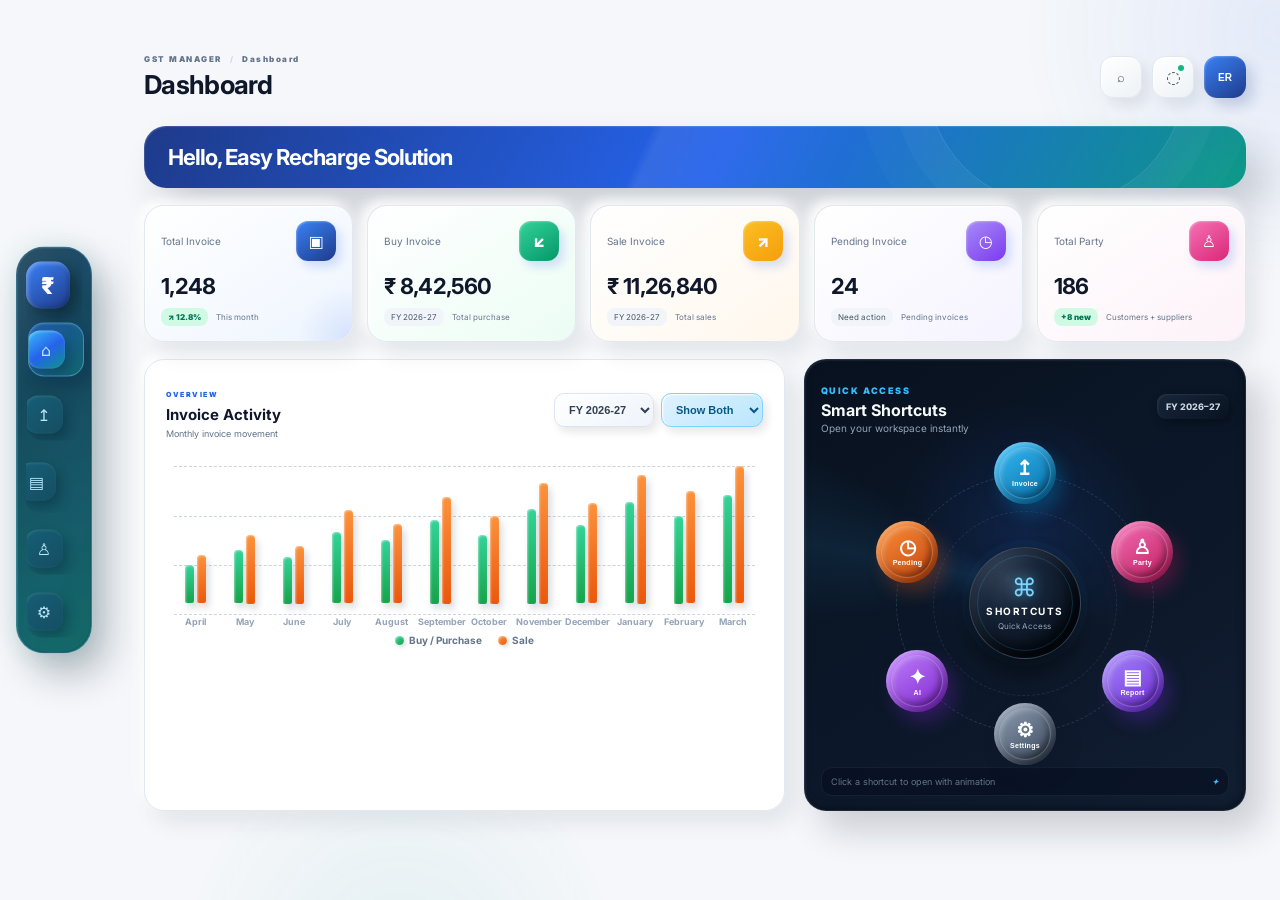
==== commit efd6699d: "Remove Hindi text from global invoice UI" ====
--- a/index.html
+++ b/index.html
@@ -43,7 +43,7 @@
       <div id="settings" class="page-section page-module-host" data-page-module="settings"></div>
     </main>
   </div>
-  <div id="reportDeleteModal" aria-hidden="true"><div class="delete-dialog"><div class="delete-icon">⌫</div><h3>Delete Invoice?</h3><p id="deleteInvoiceText">इस invoice को delete करने के लिए Security PIN enter करें।</p><label for="deleteInvoicePin">Security PIN</label><input id="deleteInvoicePin" type="password" inputmode="numeric" maxlength="8" placeholder="Enter PIN"><div id="deletePinError" class="delete-error"></div><div class="delete-actions"><button id="deleteCancelBtn" class="delete-cancel" type="button">Cancel</button><button id="deleteConfirmBtn" class="delete-confirm" type="button">Delete Invoice</button></div></div></div>
+  <div id="reportDeleteModal" aria-hidden="true"><div class="delete-dialog"><div class="delete-icon">⌫</div><h3>Delete Invoice?</h3><p id="deleteInvoiceText">Enter the Security PIN to delete this invoice.</p><label for="deleteInvoicePin">Security PIN</label><input id="deleteInvoicePin" type="password" inputmode="numeric" maxlength="8" placeholder="Enter PIN"><div id="deletePinError" class="delete-error"></div><div class="delete-actions"><button id="deleteCancelBtn" class="delete-cancel" type="button">Cancel</button><button id="deleteConfirmBtn" class="delete-confirm" type="button">Delete Invoice</button></div></div></div>
   <script src="app.js"></script>
   <script>
     function closeProfileMenu(){document.querySelector('.profile-menu-wrap')?.classList.remove('open')}
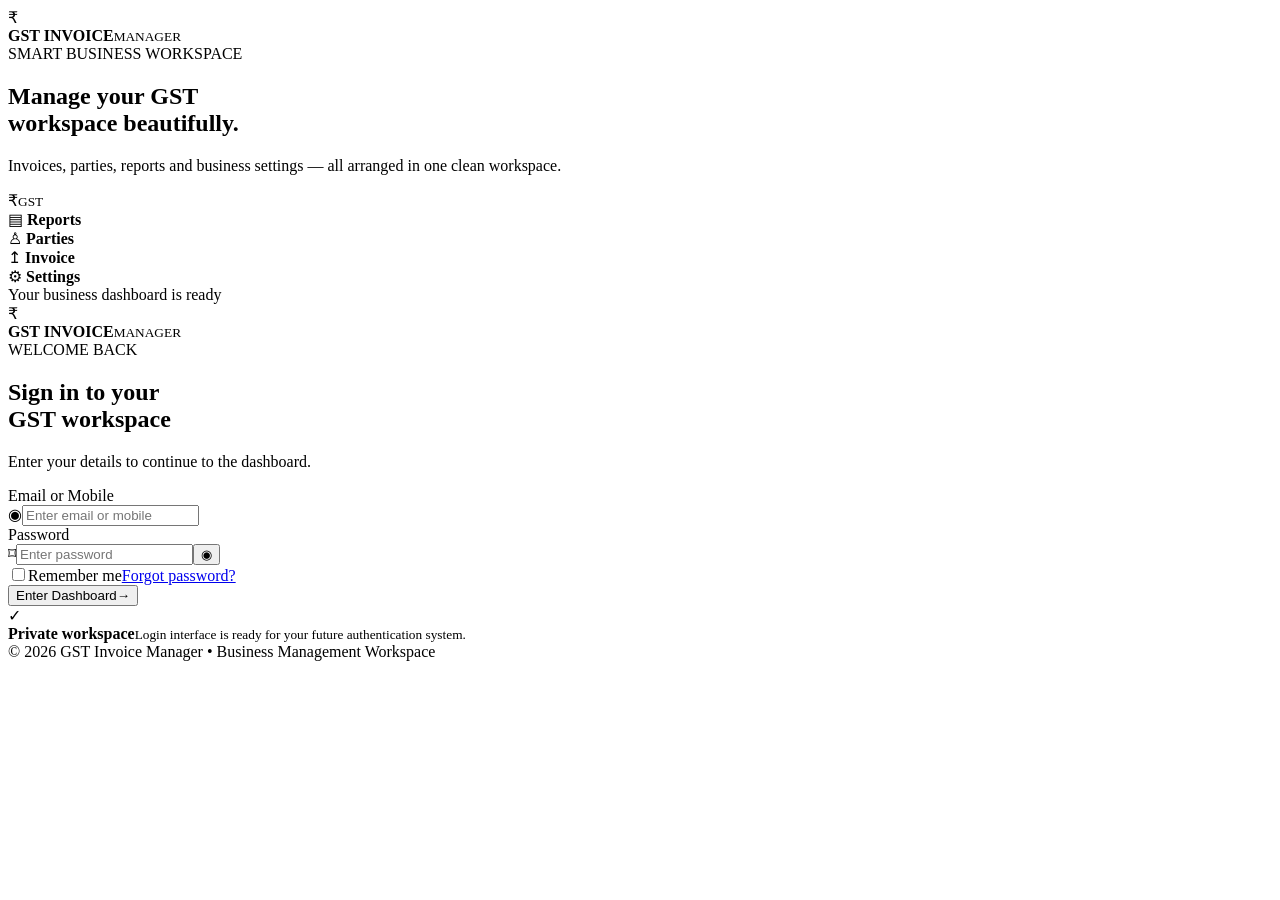
==== commit 1911b24b: "Create creative login page before dashboard" ====
--- a/index.html
+++ b/index.html
@@ -1,54 +1,57 @@
 <!DOCTYPE html>
 <html lang="en">
 <head>
-  <meta charset="UTF-8">
-  <meta name="viewport" content="width=device-width, initial-scale=1.0">
-  <meta name="theme-color" content="#1E293B">
-  <title>GST Invoice Manager</title>
-  <link rel="stylesheet" href="style.css">
-  <style>
-    .party-live-enhance{display:none}body.party-active .breadcrumb{display:none}body.party-active .heading-block{display:block}body.party-active .main{padding-top:0}.party-live-enhance + *{}#parties .party-page{padding-top:8px}#parties .party-toolbar{margin-bottom:16px}#parties .party-search-box{height:44px;width:360px;border:1px solid #BFE3F7;border-radius:13px;background:linear-gradient(135deg,#fff,#eef8ff);box-shadow:0 7px 18px rgba(14,165,233,.12);transition:.25s}#parties .party-search-box:focus-within{border-color:#22A7E8;box-shadow:0 0 0 4px rgba(34,167,232,.12),0 10px 22px rgba(14,165,233,.14);transform:translateY(-1px)}#parties .party-search-box input{font-size:13px;font-weight:600}#parties .party-table-card{border:1px solid #d7eaf5;border-radius:20px;background:linear-gradient(145deg,#fff,#f5fafe);box-shadow:0 16px 35px rgba(30,64,175,.1);position:relative;overflow:hidden}#parties .party-table-card:before{content:"";display:block;height:4px;background:linear-gradient(90deg,#00abe4,#2563eb,#7c3aed,#00abe4);background-size:220% 100%;animation:partyGradient 5s linear infinite}#parties .party-table th{padding:15px 16px;background:linear-gradient(180deg,#eff9ff,#e7f4fc);color:#176487;font-size:11px;border-bottom:1px solid #cfe5f1}#parties .party-table td{padding:17px 16px;font-size:14px;color:#334155;border-bottom:1px solid #e6eef4;transition:.2s}#parties .party-table td strong{font-size:14px}#parties .party-table tbody tr{animation:partyRowIn .4s ease both}#parties .party-table tbody tr:hover{background:linear-gradient(90deg,#f0faff,#f8fbff,#f5f3ff)}#parties .party-table tbody tr:hover td{transform:translateX(2px)}#parties .party-table td:nth-child(2){color:#2563eb;font-weight:700}#parties .party-table td:nth-child(4){color:#128c7e;font-weight:700}#parties .party-action{min-width:92px;height:38px;padding:0 15px;border:0;border-radius:11px;position:relative;overflow:hidden;display:inline-flex;align-items:center;justify-content:center;gap:7px;font-size:12px;font-weight:900;letter-spacing:.25px;cursor:pointer;transform:translateY(0);transition:transform .16s ease,box-shadow .16s ease,filter .16s ease;isolation:isolate;box-shadow:0 5px 0 #b8cbe0,0 9px 16px rgba(15,23,42,.14),inset 0 2px 1px rgba(255,255,255,.9),inset 0 -2px 3px rgba(15,23,42,.12)}#parties .party-action:before{width:23px;height:23px;border-radius:7px;display:grid;place-items:center;position:relative;z-index:2;font-size:13px;line-height:1;background:rgba(255,255,255,.32);box-shadow:inset 1px 1px 2px rgba(255,255,255,.8),inset -1px -1px 2px rgba(15,23,42,.12);transition:transform .2s ease,box-shadow .2s ease}#parties .party-action:after{content:"";position:absolute;z-index:1;top:-40%;left:-80%;width:55%;height:180%;transform:rotate(24deg);background:linear-gradient(90deg,transparent,rgba(255,255,255,.7),transparent);transition:left .55s ease;pointer-events:none}.party-action.edit{color:#fff;background:linear-gradient(180deg,#4facfe 0%,#2563eb 52%,#1d4ed8 100%);box-shadow:0 5px 0 #163b9a,0 10px 17px rgba(37,99,235,.28),inset 0 2px 1px rgba(255,255,255,.5),inset 0 -3px 4px rgba(20,52,130,.28)}#parties .party-action.edit:before{content:"✎"}.party-action.delete{color:#fff;background:linear-gradient(180deg,#fb7185 0%,#ef4444 52%,#dc2626 100%);box-shadow:0 5px 0 #991b1b,0 10px 17px rgba(220,38,38,.25),inset 0 2px 1px rgba(255,255,255,.5),inset 0 -3px 4px rgba(127,29,29,.28)}#parties .party-action.delete:before{content:"⌫"}#parties .party-action:hover{transform:translateY(-3px);filter:saturate(1.08);box-shadow:0 8px 0 #163b9a,0 15px 24px rgba(37,99,235,.3),inset 0 2px 1px rgba(255,255,255,.55),inset 0 -3px 4px rgba(20,52,130,.25)}#parties .party-action.delete:hover{box-shadow:0 8px 0 #991b1b,0 15px 24px rgba(220,38,38,.28),inset 0 2px 1px rgba(255,255,255,.55),inset 0 -3px 4px rgba(127,29,29,.25)}#parties .party-action:hover:after{left:125%}#parties .party-action:hover:before{transform:translateY(-1px) scale(1.08) rotate(-4deg);box-shadow:inset 1px 1px 2px rgba(255,255,255,.9),0 3px 7px rgba(15,23,42,.15)}#parties .party-action.delete:hover:before{transform:translateY(-1px) scale(1.08) rotate(7deg)}#parties .party-action:active{transform:translateY(3px);box-shadow:0 2px 0 #163b9a,0 5px 9px rgba(37,99,235,.2),inset 0 2px 4px rgba(15,23,42,.22)}#parties .party-action.delete:active{box-shadow:0 2px 0 #991b1b,0 5px 9px rgba(220,38,38,.18),inset 0 2px 4px rgba(15,23,42,.22)}@keyframes partyGradient{from{background-position:0 0}to{background-position:220% 0}}@keyframes partyRowIn{from{opacity:0;transform:translateY(6px)}to{opacity:1;transform:none}}
-    #parties .party-table{table-layout:auto;width:100%}#parties .party-table th:nth-child(1),#parties .party-table td:nth-child(1){width:28%;min-width:190px}#parties .party-table th:nth-child(2),#parties .party-table td:nth-child(2){width:16%;white-space:nowrap}#parties .party-table th:nth-child(3),#parties .party-table td:nth-child(3){width:27%;min-width:200px}#parties .party-table th:nth-child(4),#parties .party-table td:nth-child(4){width:17%;white-space:nowrap}#parties .party-table th:nth-child(5),#parties .party-table td:nth-child(5),#parties .party-table th:nth-child(6),#parties .party-table td:nth-child(6){width:6%;white-space:nowrap;text-align:center}#parties .party-table td:nth-child(2),#parties .party-table td:nth-child(4){font-size:13px}#parties .party-table td:nth-child(3){white-space:nowrap;overflow:hidden;text-overflow:ellipsis}
-    body.settings-active .breadcrumb{display:none}body.settings-active .heading-block{display:block}body.settings-active .main{padding-top:0}#settings .settings-page{padding-top:8px}#settings .settings-page>p,#settings .settings-page>.settings-intro,#settings .settings-page .settings-description{display:none!important}
-    .profile-menu-wrap{position:relative}.profile-trigger{border:0;cursor:pointer}.profile-menu{position:absolute;right:0;top:52px;width:260px;padding:10px;background:#fff;border:1px solid #E2E8F0;border-radius:18px;box-shadow:12px 16px 30px rgba(15,23,42,.16),inset 1px 1px 2px rgba(255,255,255,.95);opacity:0;visibility:hidden;transform:translateY(-7px) scale(.98);transform-origin:top right;transition:.18s;z-index:200}.profile-menu-wrap.open .profile-menu{opacity:1;visibility:visible;transform:translateY(0) scale(1)}.profile-menu-head{display:flex;align-items:center;gap:10px;padding:8px 8px 11px}.profile-avatar-large{width:40px;height:40px;border-radius:12px;display:grid;place-items:center;background:linear-gradient(145deg,#3B82F6,#1E3A8A);color:#fff;font-size:10px;font-weight:900;box-shadow:5px 6px 11px rgba(37,99,235,.2),inset 1px 1px 2px rgba(255,255,255,.3)}.profile-menu-head strong,.profile-menu-head small{display:block}.profile-menu-head strong{font-size:10px;color:#0F172A}.profile-menu-head small{font-size:8px;color:#64748B;margin-top:3px}.profile-divider{height:1px;background:#E2E8F0;margin:2px 0 7px}.profile-menu>button{width:100%;border:0;background:transparent;color:#334155;border-radius:11px;padding:10px 9px;display:flex;align-items:center;gap:10px;text-align:left;font-size:10px;cursor:pointer}.profile-menu>button span{width:26px;height:26px;border-radius:8px;display:grid;place-items:center;background:#F1F5F9;color:#2563EB;font-size:12px}.profile-menu>button:hover{background:#EFF6FF;color:#1E3A8A}.profile-menu>button:last-child:hover{background:#FEF2F2;color:#EF4444}
-    .nav-group{position:relative}.submenu{display:none;padding:4px 0 6px 44px}.submenu.open{display:block}.submenu a{display:flex;align-items:center;justify-content:space-between;gap:8px;text-decoration:none;color:#64748B;padding:8px 12px;border-radius:9px;font-size:10px}.submenu a:hover,.submenu a.active{background:#EFF6FF;color:#2563EB}.submenu a small{font-size:7px;opacity:.7}.nav-parent{width:100%;border:0;background:transparent;color:inherit;font:inherit;cursor:pointer;text-align:left;display:flex;align-items:center;gap:10px;padding:12px 14px;border-radius:12px}.nav-parent em{margin-left:auto;font-style:normal;font-size:8px;opacity:.55}.nav-parent b{font-size:11px;opacity:.6}
-  </style>
+<meta charset="UTF-8">
+<meta name="viewport" content="width=device-width, initial-scale=1.0">
+<meta name="theme-color" content="#07111f">
+<title>GST Invoice Manager — Login</title>
+<link rel="stylesheet" href="login.css">
 </head>
 <body>
-  <div class="ambient ambient-one"></div><div class="ambient ambient-two"></div>
-  <div class="app-shell">
-    <aside class="sidebar">
-      <div class="sidebar-top"><div class="brand-3d"><div class="brand-logo">₹</div><div class="brand-copy"><strong>GST INVOICE</strong><span>MANAGER</span></div></div></div>
-      <nav class="sidebar-nav">
-        <a class="active" href="#dashboard"><span class="nav-icon">⌂</span><span>Dashboard</span><em>01</em></a>
-        <a href="#upload"><span class="nav-icon">↥</span><span>Upload Invoice</span><em>02</em></a>
-        <div class="nav-group">
-          <button class="nav-parent" type="button" onclick="toggleSubmenu('reportSubmenu')"><span class="nav-icon">▤</span><span>Report</span><em>03</em><b>⌄</b></button>
-          <div id="reportSubmenu" class="submenu">
-            <a href="#pending-invoice"><span>Pending Invoice</span></a>
-            <a href="#upload-invoice-report"><span>Upload Invoice</span></a>
-            <a href="#ai-report"><span>AI Report</span></a>
-          </div>
-        </div>
-        <a href="#parties"><span class="nav-icon">♙</span><span>Party List</span><em>04</em></a>
-        <a href="#settings"><span class="nav-icon">⚙</span><span>Settings</span><em>05</em></a>
-      </nav>
-    </aside>
-    <main class="main">
-      <header class="topbar"><div class="heading-block"><div class="breadcrumb"><span>GST MANAGER</span><b>/</b><span id="crumbTitle">Dashboard</span></div><h1 id="pageTitle">Dashboard</h1></div><div class="top-actions"><button class="icon-btn" aria-label="Search">⌕</button><button class="notify-btn" aria-label="Notifications">◌<i></i></button><div class="profile-menu-wrap"><button class="avatar profile-trigger" type="button" aria-label="Profile menu">ER</button><div class="profile-menu"><div class="profile-menu-head"><div class="profile-avatar-large">ER</div><div><strong>Easy Recharge Solution</strong><small>GST Workspace</small></div></div><div class="profile-divider"></div><button type="button" onclick="showSection('settings'); closeProfileMenu()"><span>👤</span> Profile</button><button type="button" onclick="logout()"><span>↪</span> Logout</button></div></div></div></header>
-      <div id="dashboard" class="page-section page-module-host" data-page-module="dashboard"></div>
-      <div id="upload" class="page-section page-module-host" data-page-module="upload"></div>
-      <div id="parties" class="page-section page-module-host" data-page-module="parties"></div>
-      <div id="reports" class="page-section page-module-host" data-page-module="reports"></div>
-      <div id="settings" class="page-section page-module-host" data-page-module="settings"></div>
-    </main>
-  </div>
-  <div id="reportDeleteModal" aria-hidden="true"><div class="delete-dialog"><div class="delete-icon">⌫</div><h3>Delete Invoice?</h3><p id="deleteInvoiceText">Enter the Security PIN to delete this invoice.</p><label for="deleteInvoicePin">Security PIN</label><input id="deleteInvoicePin" type="password" inputmode="numeric" maxlength="8" placeholder="Enter PIN"><div id="deletePinError" class="delete-error"></div><div class="delete-actions"><button id="deleteCancelBtn" class="delete-cancel" type="button">Cancel</button><button id="deleteConfirmBtn" class="delete-confirm" type="button">Delete Invoice</button></div></div></div>
-  <script src="app.js"></script>
-  <script>
-    function closeProfileMenu(){document.querySelector('.profile-menu-wrap')?.classList.remove('open')}
-    document.addEventListener('gstui:modules-ready',()=>{const wrap=document.querySelector('.profile-menu-wrap');const trigger=document.querySelector('.profile-trigger');if(trigger&&wrap){trigger.addEventListener('click',e=>{e.stopPropagation();wrap.classList.toggle('open')});document.addEventListener('click',()=>wrap.classList.remove('open'));wrap.querySelector('.profile-menu')?.addEventListener('click',e=>e.stopPropagation())}})
-  </script>
-  <script src="pages/module-loader.js?v=20260918-13"></script>
+<div class="login-bg"><span class="orb orb-one"></span><span class="orb orb-two"></span><span class="orb orb-three"></span></div>
+<main class="login-shell">
+  <section class="login-showcase">
+    <div class="showcase-top">
+      <div class="brand-mark">₹</div>
+      <div><strong>GST INVOICE</strong><small>MANAGER</small></div>
+    </div>
+    <div class="showcase-copy">
+      <div class="eyebrow"><span></span> SMART BUSINESS WORKSPACE</div>
+      <h1>Manage your GST<br><b>workspace beautifully.</b></h1>
+      <p>Invoices, parties, reports and business settings — all arranged in one clean workspace.</p>
+    </div>
+    <div class="feature-orbit">
+      <div class="orbit-ring ring-one"></div><div class="orbit-ring ring-two"></div>
+      <div class="orbit-center"><span>₹</span><small>GST</small></div>
+      <div class="orbit-chip chip-one">▤ <b>Reports</b></div>
+      <div class="orbit-chip chip-two">♙ <b>Parties</b></div>
+      <div class="orbit-chip chip-three">↥ <b>Invoice</b></div>
+      <div class="orbit-chip chip-four">⚙ <b>Settings</b></div>
+    </div>
+    <div class="showcase-foot"><span class="pulse"></span> Your business dashboard is ready</div>
+  </section>
+  <section class="login-panel">
+    <div class="login-card">
+      <div class="mobile-brand"><div class="brand-mark">₹</div><div><strong>GST INVOICE</strong><small>MANAGER</small></div></div>
+      <div class="login-heading">
+        <span class="mini-badge">WELCOME BACK</span>
+        <h2>Sign in to your<br><b>GST workspace</b></h2>
+        <p>Enter your details to continue to the dashboard.</p>
+      </div>
+      <form id="loginForm" autocomplete="on">
+        <label class="field-label">Email or Mobile</label>
+        <div class="input-wrap"><span>◉</span><input id="loginUser" type="text" placeholder="Enter email or mobile" autocomplete="username"></div>
+        <label class="field-label">Password</label>
+        <div class="input-wrap"><span>⌑</span><input id="loginPassword" type="password" placeholder="Enter password" autocomplete="current-password"><button type="button" id="showPassword" aria-label="Show password">◉</button></div>
+        <div class="login-options"><label><input id="rememberMe" type="checkbox"><span>Remember me</span></label><a href="#" id="forgotLink">Forgot password?</a></div>
+        <button class="login-button" type="submit"><span>Enter Dashboard</span><b>→</b></button>
+        <div id="loginMessage" class="login-message" aria-live="polite"></div>
+      </form>
+      <div class="secure-note"><span>✓</span><div><strong>Private workspace</strong><small>Login interface is ready for your future authentication system.</small></div></div>
+    </div>
+    <footer>© 2026 GST Invoice Manager <span>•</span> Business Management Workspace</footer>
+  </section>
+</main>
+<script src="login.js"></script>
 </body>
 </html>
